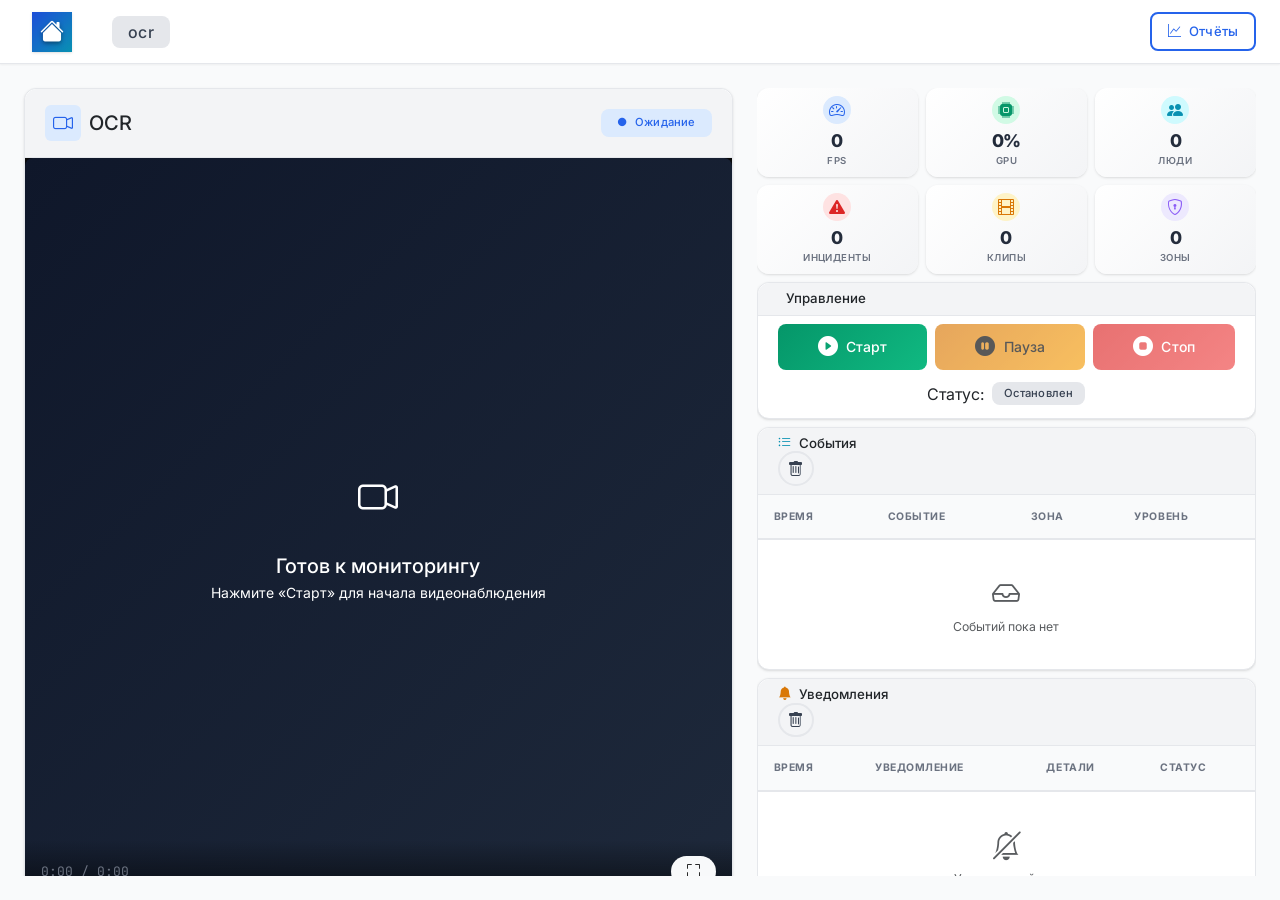
==== index.html @ 4b59a9e6 "UI: move scenario selector to navbar, show scenario name in video panel, move charts to top in repor" ====
<!DOCTYPE html>
<html lang="ru" data-theme="light">
<head>
    <meta charset="UTF-8">
    <meta name="viewport" content="width=device-width, initial-scale=1.0">
    <title>Boiler Safety Monitor — Web Demo</title>
    <link href="lib/bootstrap/css/bootstrap.min.css" rel="stylesheet">
    <link href="lib/bootstrap-icons/bootstrap-icons.css" rel="stylesheet">
    <link href="css/style.css" rel="stylesheet">
    <link rel="preconnect" href="https://fonts.googleapis.com">
    <link rel="preconnect" href="https://fonts.gstatic.com" crossorigin>
    <link href="https://fonts.googleapis.com/css2?family=Inter:wght@400;500;600;700;800&family=JetBrains+Mono:wght@400;500&display=swap" rel="stylesheet">
    <link rel="icon" href="data:image/svg+xml,<svg xmlns='http://www.w3.org/2000/svg' viewBox='0 0 100 100'><text y='.9em' font-size='90'>🛡️</text></svg>">
    <style>
        /* Layout fix: make main fill viewport minus navbar */
        main {
            min-height: calc(100vh - 64px);
        }
        .main-row {
            height: calc(100vh - 64px - 2rem); /* minus navbar and padding */
        }
        .video-card {
            height: 100%;
            display: flex;
            flex-direction: column;
        }
        .video-area {
            flex: 1;
            min-height: 0;
            display: flex;
            flex-direction: column;
        }
        .video-player-wrapper {
            flex: 1;
            min-height: 0;
            position: relative;
            background: #0a0a0a;
        }
        @media (max-width: 1199px) {
            .main-row {
                height: auto;
                min-height: calc(100vh - 64px - 2rem);
            }
            .video-card {
                max-height: 60vh;
            }
        }
        @media (max-width: 767px) {
            .main-row {
                height: auto;
            }
            .video-card {
                max-height: none;
            }
        }
    </style>
</head>
<body>
    <nav class="navbar navbar-expand-lg navbar-light sticky-top" style="height: 64px;">
        <div class="container-fluid px-4">
            <a href="https://vdt-vision.tilda.ws/" class="navbar-brand text-decoration-none d-flex align-items-center gap-2" target="_blank" rel="noopener" title="VDT Vision" style="padding: 0.25rem 0.5rem; border-radius: var(--radius); transition: background var(--transition);" onmouseover="this.style.background='var(--bg-tertiary)'" onmouseout="this.style.background='transparent'">
                <div class="rounded-lg d-flex align-items-center justify-content-center" style="width: 40px; height: 40px; background: linear-gradient(135deg, #1d4ed8, #0891b2); box-shadow: var(--shadow);">
                    <i class="bi bi-house-fill text-white fs-4" style="text-shadow: 0 2px 4px rgba(0,0,0,0.4);"></i>
                </div>
            </a>
            <div class="ms-3 d-flex align-items-center gap-3">
                <span class="badge bg-secondary px-3 py-2 fs-6" id="scenario-badge" role="button" data-bs-toggle="tooltip" title="Клик для выбора сценария" style="cursor: pointer;">OCR</span>
            </div>
            <div class="ms-auto d-flex align-items-center gap-3">
                <a href="reports.html" class="btn btn-outline-primary btn-sm d-none d-lg-inline-flex align-items-center gap-2" style="border-radius: var(--radius); padding: 0.5rem 1rem;">
                    <i class="bi bi-graph-up"></i> Отчёты
                </a>
            </div>
        </div>
    </nav>

    <main class="container-fluid px-4 py-4 d-flex flex-column">
        <div class="row g-4 main-row flex-grow-1 overflow-hidden">
            <!-- Video Panel -->
            <div class="col-xl-7">
                <div class="card video-card overflow-hidden animate-fade-in">
                    <div class="card-header d-flex flex-wrap justify-content-between align-items-center gap-2 flex-shrink-0">
                        <h5 class="mb-0 d-flex align-items-center gap-2">
                            <div class="rounded bg-primary-light p-2 d-flex align-items-center justify-content-center" style="width: 36px; height: 36px;">
                                <i class="bi bi-camera-video text-primary fs-5"></i>
                            </div>
                            <span id="scenario-title">OCR</span>
                        </h5>
                        <div class="d-flex align-items-center gap-2">
                            <span class="badge bg-primary px-3 py-2" id="video-status-badge">
                                <span class="animate-pulse me-1">●</span> Ожидание
                            </span>
                        </div>
                    </div>
                    <div class="video-area flex-shrink-0">
                        <div class="video-player-wrapper position-relative w-100" style="aspect-ratio: 16/9;">
                            <video id="video-player" playsinline muted preload="metadata" style="width:100%; height:100%; object-fit:contain; display:block;"></video>
                            <div id="video-placeholder" class="position-absolute top-0 start-0 w-100 h-100 d-flex flex-column align-items-center justify-content-center text-white" style="z-index:2; background: linear-gradient(135deg, #0f172a 0%, #1e293b 100%);">
                                <div class="rounded-circle bg-white/10 p-4 mb-3 d-flex align-items-center justify-content-center" style="width: 80px; height: 80px;">
                                    <i class="bi bi-camera-video fs-1 text-white/70"></i>
                                </div>
                                <h5 class="mb-1 text-white">Готов к мониторингу</h5>
                                <p class="text-white/50 mb-0 small">Нажмите «Старт» для начала видеонаблюдения</p>
                            </div>
                            <div class="position-absolute bottom-0 start-0 end-0 p-3 pointer-events-none" style="z-index: 10; background: linear-gradient(transparent, rgba(0,0,0,0.7));">
                                <div class="d-flex justify-content-between align-items-center pointer-events-auto">
                                    <div class="text-white/80 small" id="video-time">0:00 / 0:00</div>
                                    <div class="d-flex gap-2">
                                        <button class="btn btn-sm btn-light rounded-pill px-3" id="btn-fullscreen" title="Во весь экран" style="backdrop-filter: blur(4px);"><i class="bi bi-fullscreen"></i></button>
                                    </div>
                                </div>
                            </div>
                        </div>
                    </div>
                    <div class="card-footer bg-transparent border-top p-2 flex-shrink-0">
                        <div class="d-flex flex-wrap gap-2 align-items-center">
                            <input type="range" class="form-range flex-grow-1" id="video-seek" min="0" max="100" value="0" style="display:none; height: 6px;">
                        </div>
                    </div>
                </div>
            </div>

            <!-- Right Panel: Stats + Controls -->
            <div class="col-xl-5 d-flex flex-column">
                <div class="flex-grow-1 overflow-auto" style="min-height: 0;">
                    <!-- Stats Cards - Compact -->
                    <div class="row g-2 mb-2">
                        <div class="col-4">
                            <div class="card stat-card h-100 animate-slide-in" style="animation-delay: 50ms;">
                                <div class="card-body text-center py-2 px-1">
                                    <div class="rounded-circle bg-primary-light d-inline-flex align-items-center justify-content-center mb-1" style="width: 28px; height: 28px;">
                                        <i class="bi bi-speedometer2 text-primary fs-6"></i>
                                    </div>
                                    <div class="stat-value" id="stat-fps" style="font-size: 1.1rem;">0</div>
                                    <div class="stat-label" style="font-size: 0.6rem;">FPS</div>
                                </div>
                            </div>
                        </div>
                        <div class="col-4">
                            <div class="card stat-card h-100 animate-slide-in" style="animation-delay: 100ms;">
                                <div class="card-body text-center py-2 px-1">
                                    <div class="rounded-circle bg-success-light d-inline-flex align-items-center justify-content-center mb-1" style="width: 28px; height: 28px;">
                                        <i class="bi bi-cpu-fill text-success fs-6"></i>
                                    </div>
                                    <div class="stat-value" id="stat-gpu" style="font-size: 1.1rem;">0%</div>
                                    <div class="stat-label" style="font-size: 0.6rem;">GPU</div>
                                </div>
                            </div>
                        </div>
                        <div class="col-4">
                            <div class="card stat-card h-100 animate-slide-in" style="animation-delay: 150ms;">
                                <div class="card-body text-center py-2 px-1">
                                    <div class="rounded-circle bg-info-light d-inline-flex align-items-center justify-content-center mb-1" style="width: 28px; height: 28px;">
                                        <i class="bi bi-people-fill text-info fs-6"></i>
                                    </div>
                                    <div class="stat-value" id="stat-people" style="font-size: 1.1rem;">0</div>
                                    <div class="stat-label" style="font-size: 0.6rem;">Люди</div>
                                </div>
                            </div>
                        </div>
                        <div class="col-4">
                            <div class="card stat-card h-100 animate-slide-in" style="animation-delay: 200ms;">
                                <div class="card-body text-center py-2 px-1">
                                    <div class="rounded-circle bg-danger-light d-inline-flex align-items-center justify-content-center mb-1" style="width: 28px; height: 28px;">
                                        <i class="bi bi-exclamation-triangle-fill text-danger fs-6"></i>
                                    </div>
                                    <div class="stat-value" id="stat-incidents" style="font-size: 1.1rem;">0</div>
                                    <div class="stat-label" style="font-size: 0.6rem;">Инциденты</div>
                                </div>
                            </div>
                        </div>
                        <div class="col-4">
                            <div class="card stat-card h-100 animate-slide-in" style="animation-delay: 250ms;">
                                <div class="card-body text-center py-2 px-1">
                                    <div class="rounded-circle bg-warning-light d-inline-flex align-items-center justify-content-center mb-1" style="width: 28px; height: 28px;">
                                        <i class="bi bi-film text-warning fs-6"></i>
                                    </div>
                                    <div class="stat-value" id="stat-clips" style="font-size: 1.1rem;">0</div>
                                    <div class="stat-label" style="font-size: 0.6rem;">Клипы</div>
                                </div>
                            </div>
                        </div>
                        <div class="col-4">
                            <div class="card stat-card h-100 animate-slide-in" style="animation-delay: 300ms;">
                                <div class="card-body text-center py-2 px-1">
                                    <div class="rounded-circle bg-purple-light d-inline-flex align-items-center justify-content-center mb-1" style="width: 28px; height: 28px;">
                                        <i class="bi bi-shield-lock text-purple fs-6" style="--purple: #8b5cf6;"></i>
                                    </div>
                                    <div class="stat-value" id="stat-zones" style="font-size: 1.1rem;">0</div>
                                    <div class="stat-label" style="font-size: 0.6rem;">Зоны</div>
                                </div>
                            </div>
                        </div>
                    </div>

                    <!-- Control Buttons -->
                    <div class="card mb-2 animate-fade-in" style="animation-delay: 100ms;">
                        <div class="card-header py-2">
                            <h6 class="mb-0 d-flex align-items-center gap-2 small">
                                <i class="bi bi-control text-primary"></i> Управление
                            </h6>
                        </div>
                        <div class="card-body py-2">
                            <div class="d-grid gap-2 d-md-flex">
                                <button class="btn btn-success flex-fill d-flex align-items-center justify-content-center gap-2" id="btn-start" style="padding: 0.5rem 1rem;">
                                    <i class="bi bi-play-circle-fill fs-5"></i> <span class="small">Старт</span>
                                </button>
                                <button class="btn btn-warning flex-fill d-flex align-items-center justify-content-center gap-2" id="btn-pause-monitoring" disabled style="padding: 0.5rem 1rem;">
                                    <i class="bi bi-pause-circle-fill fs-5"></i> <span class="small">Пауза</span>
                                </button>
                                <button class="btn btn-danger flex-fill d-flex align-items-center justify-content-center gap-2" id="btn-stop-monitoring" disabled style="padding: 0.5rem 1rem;">
                                    <i class="bi bi-stop-circle-fill fs-5"></i> <span class="small">Стоп</span>
                                </button>
                            </div>
                            <div class="mt-2 text-center">
                                <div class="d-inline-flex align-items-center gap-2 px-3 py-1 rounded-pill bg-tertiary" id="monitoring-status">
                                    <span class="rounded-circle" id="status-dot" style="width: 6px; height: 6px; background: var(--gray-400);"></span>
                                    <span class="small fw-medium" id="status-text">Остановлен</span>
                                </div>
                            </div>
                        </div>
                    </div>

                    <!-- Events Table -->
                    <div class="card mb-2 animate-fade-in flex-grow-1" style="animation-delay: 150ms; min-height: 0;">
                        <div class="card-header py-2">
                            <h6 class="mb-0 d-flex align-items-center gap-2 small">
                                <i class="bi bi-list-ul text-info"></i> События
                            </h6>
                            <button class="btn btn-sm btn-outline-secondary rounded-pill" id="btn-clear-events" title="Очистить" style="padding: 0.2rem 0.5rem;">
                                <i class="bi bi-trash fs-6"></i>
                            </button>
                        </div>
                        <div class="card-body p-0" style="flex: 1; min-height: 0; overflow-y: auto; display: flex; flex-direction: column;">
                            <table class="table table-sm table-hover mb-0" id="events-table" style="flex-shrink: 0;">
                                <thead class="sticky-top">
                                    <tr><th class="small">Время</th><th class="small">Событие</th><th class="small">Зона</th><th class="small">Уровень</th></tr>
                                </thead>
                                <tbody></tbody>
                            </table>
                            <div class="p-3 text-center flex-grow-1 d-flex flex-column align-items-center justify-content-center" id="events-empty">
                                <i class="bi bi-inbox fs-3 text-muted mb-1 d-block"></i>
                                <span class="text-muted small">Событий пока нет</span>
                            </div>
                        </div>
                    </div>

                    <!-- Alerts Table -->
                    <div class="card animate-fade-in flex-grow-1" style="animation-delay: 200ms; min-height: 0;">
                        <div class="card-header py-2">
                            <h6 class="mb-0 d-flex align-items-center gap-2 small">
                                <i class="bi bi-bell-fill text-warning"></i> Уведомления
                            </h6>
                            <button class="btn btn-sm btn-outline-secondary rounded-pill" id="btn-clear-alerts" title="Очистить" style="padding: 0.2rem 0.5rem;">
                                <i class="bi bi-trash fs-6"></i>
                            </button>
                        </div>
                        <div class="card-body p-0" style="flex: 1; min-height: 0; overflow-y: auto; display: flex; flex-direction: column;">
                            <table class="table table-sm table-hover mb-0" id="alerts-table" style="flex-shrink: 0;">
                                <thead class="sticky-top">
                                    <tr><th class="small">Время</th><th class="small">Уведомление</th><th class="small">Детали</th><th class="small">Статус</th></tr>
                                </thead>
                                <tbody></tbody>
                            </table>
                            <div class="p-3 text-center flex-grow-1 d-flex flex-column align-items-center justify-content-center" id="alerts-empty">
                                <i class="bi bi-bell-slash fs-3 text-muted mb-1 d-block"></i>
                                <span class="text-muted small">Уведомлений нет</span>
                            </div>
                        </div>
                    </div>
                </div>
            </div>
        </div>
    </main>

    <!-- Scenario Config Modal -->
    <div class="modal fade" id="scenarioModal" tabindex="-1" aria-hidden="true">
        <div class="modal-dialog modal-dialog-centered">
            <div class="modal-content">
                <div class="modal-header border-0 pb-0">
                    <h5 class="modal-title fw-bold d-flex align-items-center gap-2">
                        <i class="bi bi-diagram-3 text-primary"></i> Выбор сценария
                    </h5>
                    <button type="button" class="btn-close" data-bs-dismiss="modal" aria-label="Close"></button>
                </div>
                <div class="modal-body pt-0">
                    <div class="mb-4">
                        <label class="form-label fw-medium">Сценарий мониторинга</label>
                        <select class="form-select" id="modal-scenario-select" style="padding: 0.75rem 1rem;">
                            <option value="ocr" data-icon="bi-scanner">OCR — Распознавание текста</option>
                            <option value="diameter" data-icon="bi-rulers">Diameter — Измерение диаметра</option>
                        </select>
                    </div>
                    <div class="form-check mb-3">
                        <input class="form-check-input" type="checkbox" id="auto-load-video" checked>
                        <label class="form-check-label fw-medium" for="auto-load-video">
                            <i class="bi bi-check-circle-fill text-success me-1"></i> Автоматически загружать видео сценария
                        </label>
                    </div>
                </div>
                <div class="modal-footer border-0 pt-0">
                    <button type="button" class="btn btn-outline-secondary rounded-pill px-4" data-bs-dismiss="modal">Отмена</button>
                    <button type="button" class="btn btn-primary rounded-pill px-4" id="btn-apply-scenario">
                        <i class="bi bi-check-lg me-1"></i> Применить
                    </button>
                </div>
            </div>
        </div>
    </div>

    <script src="lib/bootstrap/js/bootstrap.bundle.min.js"></script>
    <script src="js/scenarios.js"></script>
    <script src="js/app.js"></script>
</body>
</html>
---- css/style.css ----
:root {
    --primary: #2563eb;
    --primary-hover: #1d4ed8;
    --primary-light: #dbeafe;
    --success: #059669;
    --success-light: #d1fae5;
    --danger: #dc2626;
    --danger-light: #fee2e2;
    --warning: #d97706;
    --warning-light: #fef3c7;
    --info: #0891b2;
    --info-light: #cffafe;
    --purple: #8b5cf6;
    --purple-light: #ede9fe;
    --dark: #111827;
    --gray-50: #f9fafb;
    --gray-100: #f3f4f6;
    --gray-200: #e5e7eb;
    --gray-300: #d1d5db;
    --gray-400: #9ca3af;
    --gray-500: #6b7280;
    --gray-600: #4b5563;
    --gray-700: #374151;
    --gray-800: #1f2937;
    --gray-900: #111827;
    --shadow-sm: 0 1px 2px 0 rgb(0 0 0 / 0.05);
    --shadow: 0 1px 3px 0 rgb(0 0 0 / 0.1), 0 1px 2px -1px rgb(0 0 0 / 0.1);
    --shadow-md: 0 4px 6px -1px rgb(0 0 0 / 0.1), 0 2px 4px -2px rgb(0 0 0 / 0.1);
    --shadow-lg: 0 10px 15px -3px rgb(0 0 0 / 0.1), 0 4px 6px -4px rgb(0 0 0 / 0.1);
    --shadow-xl: 0 20px 25px -5px rgb(0 0 0 / 0.1), 0 8px 10px -6px rgb(0 0 0 / 0.1);
    --radius-sm: 0.375rem;
    --radius: 0.5rem;
    --radius-lg: 0.75rem;
    --radius-xl: 1rem;
    --transition: 150ms cubic-bezier(0.4, 0, 0.2, 1);
    --transition-slow: 300ms cubic-bezier(0.4, 0, 0.2, 1);
}

[data-theme="dark"] {
    --bg-primary: #111827;
    --bg-secondary: #1f2937;
    --bg-tertiary: #374151;
    --text-primary: #f9fafb;
    --text-secondary: #d1d5db;
    --text-muted: #9ca3af;
    --border-color: #374151;
    --card-bg: #1f2937;
    --table-header-bg: #374151;
    --shadow-color: rgba(0, 0, 0, 0.3);
}

:root:not([data-theme="dark"]) {
    --bg-primary: #f9fafb;
    --bg-secondary: #ffffff;
    --bg-tertiary: #f3f4f6;
    --text-primary: #111827;
    --text-secondary: #374151;
    --text-muted: #6b7280;
    --border-color: #e5e7eb;
    --card-bg: #ffffff;
    --table-header-bg: #f9fafb;
    --shadow-color: rgba(0, 0, 0, 0.1);
}

* {
    box-sizing: border-box;
}

body {
    background-color: var(--bg-primary);
    color: var(--text-primary);
    font-family: 'Inter', -apple-system, BlinkMacSystemFont, 'Segoe UI', Roboto, sans-serif;
    line-height: 1.5;
    transition: background-color var(--transition), color var(--transition);
}

/* Navbar */
.navbar {
    background: var(--bg-secondary) !important;
    border-bottom: 1px solid var(--border-color);
    backdrop-filter: blur(8px);
    box-shadow: var(--shadow-sm);
}

.navbar-brand {
    font-weight: 700;
    font-size: 1.25rem;
    letter-spacing: -0.02em;
}

.navbar-brand i {
    font-size: 1.5rem;
}

.nav-link, .btn-outline-light {
    transition: all var(--transition);
    border-radius: var(--radius);
}

.nav-link:hover, .btn-outline-light:hover {
    background: var(--bg-tertiary);
    transform: translateY(-1px);
}

/* Cards */
.card {
    background: var(--card-bg);
    border: 1px solid var(--border-color);
    border-radius: var(--radius-lg);
    box-shadow: var(--shadow);
    transition: box-shadow var(--transition), transform var(--transition), border-color var(--transition);
}

.card:hover {
    box-shadow: var(--shadow-md);
}

.card-header {
    background: var(--bg-tertiary);
    border-bottom: 1px solid var(--border-color);
    border-radius: var(--radius-lg) var(--radius-lg) 0 0 !important;
    padding: 1rem 1.25rem;
    font-weight: 600;
    font-size: 0.95rem;
}

.card-body {
    padding: 1.25rem;
}

.card-footer {
    background: var(--bg-tertiary);
    border-top: 1px solid var(--border-color);
    border-radius: 0 0 var(--radius-lg) var(--radius-lg);
}

/* Stat Cards */
.stat-card {
    border: none;
    background: linear-gradient(135deg, var(--card-bg) 0%, var(--bg-tertiary) 100%);
    border-radius: var(--radius-lg);
    box-shadow: var(--shadow);
    overflow: hidden;
    position: relative;
}

.stat-card::before {
    content: '';
    position: absolute;
    top: 0;
    left: 0;
    right: 0;
    height: 3px;
    background: linear-gradient(90deg, var(--primary), var(--info));
    opacity: 0;
    transition: opacity var(--transition);
}

.stat-card:hover {
    transform: translateY(-4px);
    box-shadow: var(--shadow-xl);
}

.stat-card:hover::before {
    opacity: 1;
}

.stat-value {
    font-size: 2rem;
    font-weight: 800;
    letter-spacing: -0.02em;
    background: linear-gradient(135deg, var(--text-primary), var(--text-secondary));
    -webkit-background-clip: text;
    -webkit-text-fill-color: transparent;
    background-clip: text;
}

.stat-label {
    font-size: 0.7rem;
    text-transform: uppercase;
    letter-spacing: 0.05em;
    color: var(--text-muted);
    font-weight: 600;
}

/* Video Player */
#video-player {
    width: 100%;
    height: 100%;
    object-fit: contain;
    display: block;
    background: #000;
    border-radius: var(--radius);
}

#video-placeholder {
    background: linear-gradient(135deg, #111827 0%, #1f2937 100%);
    border-radius: var(--radius);
}

#video-placeholder i {
    transition: transform var(--transition-slow);
}

#video-placeholder:hover i {
    transform: scale(1.1);
}

#video-seek {
    accent-color: var(--primary);
    height: 6px;
    border-radius: 3px;
}

#video-seek::-webkit-slider-thumb {
    appearance: none;
    width: 16px;
    height: 16px;
    background: var(--primary);
    border-radius: 50%;
    cursor: pointer;
    box-shadow: var(--shadow);
    transition: transform var(--transition), box-shadow var(--transition);
}

#video-seek::-webkit-slider-thumb:hover {
    transform: scale(1.2);
    box-shadow: var(--shadow-md);
}

/* Buttons */
.btn {
    border-radius: var(--radius);
    font-weight: 500;
    letter-spacing: 0.01em;
    transition: all var(--transition);
    border: none;
    position: relative;
    overflow: hidden;
}

.btn::before {
    content: '';
    position: absolute;
    top: 0;
    left: -100%;
    width: 100%;
    height: 100%;
    background: linear-gradient(90deg, transparent, rgba(255,255,255,0.2), transparent);
    transition: left 0.5s;
}

.btn:hover::before {
    left: 100%;
}

.btn:hover {
    transform: translateY(-2px);
    box-shadow: var(--shadow-md);
}

.btn:active {
    transform: translateY(0);
}

.btn-lg {
    padding: 0.875rem 1.5rem;
    font-size: 1rem;
}

.btn-sm {
    padding: 0.375rem 0.875rem;
    font-size: 0.8125rem;
}

.btn-primary {
    background: linear-gradient(135deg, var(--primary) 0%, #3b82f6 100%);
}

.btn-success {
    background: linear-gradient(135deg, var(--success) 0%, #10b981 100%);
}

.btn-danger {
    background: linear-gradient(135deg, var(--danger) 0%, #ef4444 100%);
}

.btn-warning {
    background: linear-gradient(135deg, var(--warning) 0%, #f59e0b 100%);
    color: #fff;
}

.btn-outline-primary {
    border: 2px solid var(--primary);
    color: var(--primary);
    background: transparent;
}

.btn-outline-primary:hover {
    background: var(--primary);
    color: white;
}

.btn-outline-secondary {
    border: 2px solid var(--border-color);
    color: var(--text-secondary);
    background: transparent;
}

.btn-outline-secondary:hover {
    border-color: var(--text-muted);
    background: var(--bg-tertiary);
    color: var(--text-primary);
}

.btn-group-sm .btn {
    padding: 0.375rem 0.75rem;
}

/* Badges */
.badge {
    font-weight: 500;
    padding: 0.375rem 0.75rem;
    border-radius: var(--radius);
    font-size: 0.7rem;
    letter-spacing: 0.02em;
}

.severity-badge {
    font-size: 0.65rem;
    padding: 0.25rem 0.625rem;
}

.severity-danger { background: var(--danger-light); color: var(--danger); }
.severity-warning { background: var(--warning-light); color: var(--warning); }
.severity-info { background: var(--info-light); color: var(--info); }
.severity-success { background: var(--success-light); color: var(--success); }

.bg-primary-light { background: var(--primary-light) !important; }
.bg-success-light { background: var(--success-light) !important; }
.bg-danger-light { background: var(--danger-light) !important; }
.bg-warning-light { background: var(--warning-light) !important; }
.bg-info-light { background: var(--info-light) !important; }
.bg-purple-light { background: var(--purple-light) !important; }

.text-purple { color: var(--purple) !important; }
.text-primary { color: var(--primary) !important; }
.text-success { color: var(--success) !important; }
.text-danger { color: var(--danger) !important; }
.text-warning { color: var(--warning) !important; }
.text-info { color: var(--info) !important; }

.badge.bg-primary { background: var(--primary-light) !important; color: var(--primary) !important; }
.badge.bg-secondary { background: var(--gray-200) !important; color: var(--gray-700) !important; }
[data-theme="dark"] .badge.bg-secondary { background: var(--gray-700) !important; color: var(--gray-200) !important; }
[data-theme="dark"] .bg-primary-light { background: var(--primary) !important; }
[data-theme="dark"] .bg-success-light { background: var(--success) !important; }
[data-theme="dark"] .bg-danger-light { background: var(--danger) !important; }
[data-theme="dark"] .bg-warning-light { background: var(--warning) !important; }
[data-theme="dark"] .bg-info-light { background: var(--info) !important; }
[data-theme="dark"] .bg-purple-light { background: var(--purple) !important; }

/* Tables */
.table {
    margin-bottom: 0;
}

.table th {
    font-size: 0.65rem;
    text-transform: uppercase;
    letter-spacing: 0.05em;
    color: var(--text-muted);
    font-weight: 700;
    background: var(--table-header-bg);
    border-bottom: 2px solid var(--border-color);
    padding: 0.875rem 1rem;
    white-space: nowrap;
}

.table td {
    font-size: 0.8125rem;
    vertical-align: middle;
    padding: 0.875rem 1rem;
    border-bottom: 1px solid var(--border-color);
    color: var(--text-secondary);
}

.table tbody tr {
    transition: background-color var(--transition);
}

.table tbody tr:hover {
    background: var(--bg-tertiary);
}

.table-striped > tbody > tr:nth-of-type(odd) {
    background: var(--bg-tertiary);
}

.table-hover > tbody > tr:hover {
    background: var(--primary-light) !important;
}

[data-theme="dark"] .table-hover > tbody > tr:hover {
    background: rgba(37, 99, 235, 0.15) !important;
}

/* Timeline */
.timeline-item {
    position: relative;
    padding-left: 1.5rem;
    border-left: 2px solid var(--border-color);
    margin-bottom: 1rem;
    padding-bottom: 0.5rem;
}

.timeline-item::before {
    content: '';
    position: absolute;
    left: -6px;
    top: 0.25rem;
    width: 10px;
    height: 10px;
    border-radius: 50%;
    background: var(--primary);
    border: 2px solid var(--card-bg);
    box-shadow: 0 0 0 2px var(--border-color);
}

.timeline-item.warning::before { background: var(--warning); }
.timeline-item.danger::before { background: var(--danger); }
.timeline-item.info::before { background: var(--info); }
.timeline-item.success::before { background: var(--success); }

/* New row animation */
#events-table tbody tr.new-row,
#alerts-table tbody tr.new-row {
    animation: highlightRow 0.6s ease-out;
}

@keyframes highlightRow {
    0% { background: var(--warning-light); }
    100% { background: transparent; }
}

[data-theme="dark"] #events-table tbody tr.new-row,
[data-theme="dark"] #alerts-table tbody tr.new-row {
    0% { background: rgba(217, 119, 6, 0.2); }
}

/* Forms */
.form-select, .form-control, .form-check-input {
    border: 1px solid var(--border-color);
    background: var(--card-bg);
    color: var(--text-primary);
    border-radius: var(--radius);
    transition: all var(--transition);
}

.form-select:focus, .form-control:focus {
    border-color: var(--primary);
    box-shadow: 0 0 0 3px var(--primary-light);
    background: var(--card-bg);
    color: var(--text-primary);
}

.form-check-input:checked {
    background-color: var(--primary);
    border-color: var(--primary);
}

.form-check-input:focus {
    box-shadow: 0 0 0 3px var(--primary-light);
}

.form-label {
    font-weight: 500;
    color: var(--text-secondary);
    margin-bottom: 0.5rem;
    font-size: 0.8125rem;
}

/* Modals */
.modal-content {
    background: var(--card-bg);
    border: 1px solid var(--border-color);
    border-radius: var(--radius-xl);
    box-shadow: var(--shadow-xl);
}

.modal-header, .modal-footer {
    border-color: var(--border-color);
}

.modal-title {
    font-weight: 600;
}

/* Scrollbars */
::-webkit-scrollbar {
    width: 8px;
    height: 8px;
}

::-webkit-scrollbar-track {
    background: var(--bg-tertiary);
    border-radius: 4px;
}

::-webkit-scrollbar-thumb {
    background: var(--gray-400);
    border-radius: 4px;
    transition: background var(--transition);
}

::-webkit-scrollbar-thumb:hover {
    background: var(--gray-500);
}

/* Animations */
@keyframes fadeIn {
    from { opacity: 0; transform: translateY(10px); }
    to { opacity: 1; transform: translateY(0); }
}

@keyframes slideIn {
    from { opacity: 0; transform: translateX(-20px); }
    to { opacity: 1; transform: translateX(0); }
}

@keyframes pulse {
    0%, 100% { opacity: 1; }
    50% { opacity: 0.5; }
}

.animate-fade-in {
    animation: fadeIn var(--transition-slow) ease-out;
}

.animate-slide-in {
    animation: slideIn var(--transition-slow) ease-out;
}

.animate-pulse {
    animation: pulse 2s infinite;
}

/* Empty states */
#events-empty, #alerts-empty {
    color: var(--text-muted);
    font-size: 0.875rem;
    padding: 2rem !important;
}

/* Video time display */
#video-time {
    font-variant-numeric: tabular-nums;
    font-family: 'JetBrains Mono', 'Fira Code', monospace;
    font-size: 0.8125rem;
    color: var(--text-muted);
}

/* Scenario badge in card header */
#scenario-badge {
    cursor: pointer;
    transition: all var(--transition);
    font-size: 0.7rem;
    padding: 0.375rem 0.75rem;
}

#scenario-badge:hover {
    background: var(--primary-light) !important;
    color: var(--primary) !important;
    transform: scale(1.05);
}

/* Progress bars */
.progress {
    height: 6px;
    border-radius: 3px;
    background: var(--bg-tertiary);
    overflow: hidden;
}

.progress-bar {
    border-radius: 3px;
    transition: width 0.6s cubic-bezier(0.4, 0, 0.2, 1);
}

/* Tooltips */
.tooltip-inner {
    background: var(--gray-800);
    border-radius: var(--radius);
    padding: 0.5rem 0.75rem;
    font-size: 0.75rem;
}

.bs-tooltip-auto[data-popper-placement^=top] .tooltip-arrow::before {
    border-top-color: var(--gray-800);
}

/* Loading skeleton */
.skeleton {
    background: linear-gradient(90deg, var(--bg-tertiary) 25%, var(--border-color) 50%, var(--bg-tertiary) 75%);
    background-size: 200% 100%;
    animation: shimmer 1.5s infinite;
    border-radius: var(--radius);
}

@keyframes shimmer {
    0% { background-position: 200% 0; }
    100% { background-position: -200% 0; }
}

/* Responsive */
@media (max-width: 768px) {
    .stat-value { font-size: 1.5rem; }
    .btn-lg { padding: 0.75rem 1.25rem; font-size: 0.9375rem; }
    #video-placeholder p { font-size: 0.9rem; }
    .card-header { padding: 0.875rem 1rem; }
    .card-body { padding: 1rem; }
    .table th, .table td { padding: 0.625rem 0.75rem; font-size: 0.75rem; }
    .navbar-brand { font-size: 1.1rem; }
}

/* Print styles */
@media print {
    .navbar, .btn, .btn-group, .modal, .card-header .btn-group { display: none !important; }
    .card { box-shadow: none; border: 1px solid #ddd; }
    .table { font-size: 0.7rem; }
    body { background: white; color: black; }
}

/* Focus visible for accessibility */
*:focus-visible {
    outline: 2px solid var(--primary);
    outline-offset: 2px;
}

/* Reduced motion */
@media (prefers-reduced-motion: reduce) {
    *, *::before, *::after {
        animation-duration: 0.01ms !important;
        animation-iteration-count: 1 !important;
        transition-duration: 0.01ms !important;
    }
}
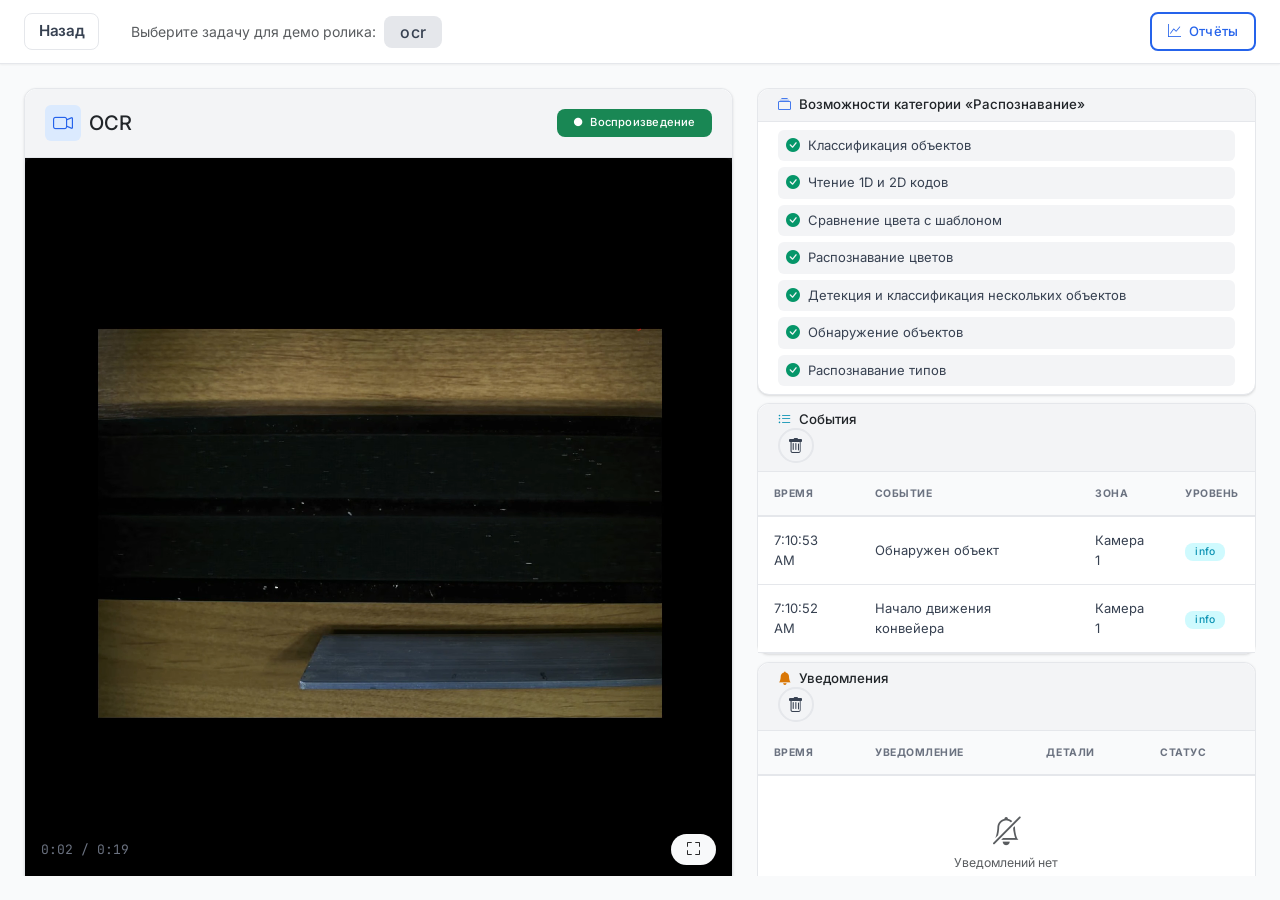
==== commit a18be714: "Replace stats and controls with category tools block and autoplay video" ====
--- a/index.html
+++ b/index.html
@@ -58,12 +58,9 @@
 <body>
     <nav class="navbar navbar-expand-lg navbar-light sticky-top" style="height: 64px;">
         <div class="container-fluid px-4">
-            <a href="https://vdt-vision.tilda.ws/" class="navbar-brand text-decoration-none d-flex align-items-center gap-2" target="_blank" rel="noopener" title="VDT Vision" style="padding: 0.25rem 0.5rem; border-radius: var(--radius); transition: background var(--transition);" onmouseover="this.style.background='var(--bg-tertiary)'" onmouseout="this.style.background='transparent'">
-                <div class="rounded-lg d-flex align-items-center justify-content-center" style="width: 40px; height: 40px; background: linear-gradient(135deg, #1d4ed8, #0891b2); box-shadow: var(--shadow);">
-                    <i class="bi bi-house-fill text-white fs-4" style="text-shadow: 0 2px 4px rgba(0,0,0,0.4);"></i>
-                </div>
-            </a>
-            <div class="ms-3 d-flex align-items-center gap-3">
+            <a href="https://vdt-vision.tilda.ws/" class="navbar-brand text-decoration-none d-flex align-items-center" target="_blank" rel="noopener" title="Назад" style="padding: 0.375rem 0.875rem; border-radius: var(--radius); border: 1px solid var(--border-color); color: var(--text-secondary); font-size: 0.95rem; font-weight: 600; transition: all var(--transition);" onmouseover="this.style.background='var(--bg-tertiary)'" onmouseout="this.style.background='transparent'">Назад</a>
+            <div class="ms-3 d-flex align-items-center gap-2">
+                <span class="text-muted small d-none d-md-inline">Выберите задачу для демо ролика:</span>
                 <span class="badge bg-secondary px-3 py-2 fs-6" id="scenario-badge" role="button" data-bs-toggle="tooltip" title="Клик для выбора сценария" style="cursor: pointer;">OCR</span>
             </div>
             <div class="ms-auto d-flex align-items-center gap-3">
@@ -100,7 +97,7 @@
                                     <i class="bi bi-camera-video fs-1 text-white/70"></i>
                                 </div>
                                 <h5 class="mb-1 text-white">Готов к мониторингу</h5>
-                                <p class="text-white/50 mb-0 small">Нажмите «Старт» для начала видеонаблюдения</p>
+                                <p class="text-white/50 mb-0 small">Выберите задачу — ролик запустится автоматически</p>
                             </div>
                             <div class="position-absolute bottom-0 start-0 end-0 p-3 pointer-events-none" style="z-index: 10; background: linear-gradient(transparent, rgba(0,0,0,0.7));">
                                 <div class="d-flex justify-content-between align-items-center pointer-events-auto">
@@ -123,106 +120,21 @@
             <!-- Right Panel: Stats + Controls -->
             <div class="col-xl-5 d-flex flex-column">
                 <div class="flex-grow-1 overflow-auto" style="min-height: 0;">
-                    <!-- Stats Cards - Compact -->
-                    <div class="row g-2 mb-2">
-                        <div class="col-4">
-                            <div class="card stat-card h-100 animate-slide-in" style="animation-delay: 50ms;">
-                                <div class="card-body text-center py-2 px-1">
-                                    <div class="rounded-circle bg-primary-light d-inline-flex align-items-center justify-content-center mb-1" style="width: 28px; height: 28px;">
-                                        <i class="bi bi-speedometer2 text-primary fs-6"></i>
-                                    </div>
-                                    <div class="stat-value" id="stat-fps" style="font-size: 1.1rem;">0</div>
-                                    <div class="stat-label" style="font-size: 0.6rem;">FPS</div>
-                                </div>
-                            </div>
-                        </div>
-                        <div class="col-4">
-                            <div class="card stat-card h-100 animate-slide-in" style="animation-delay: 100ms;">
-                                <div class="card-body text-center py-2 px-1">
-                                    <div class="rounded-circle bg-success-light d-inline-flex align-items-center justify-content-center mb-1" style="width: 28px; height: 28px;">
-                                        <i class="bi bi-cpu-fill text-success fs-6"></i>
-                                    </div>
-                                    <div class="stat-value" id="stat-gpu" style="font-size: 1.1rem;">0%</div>
-                                    <div class="stat-label" style="font-size: 0.6rem;">GPU</div>
-                                </div>
-                            </div>
-                        </div>
-                        <div class="col-4">
-                            <div class="card stat-card h-100 animate-slide-in" style="animation-delay: 150ms;">
-                                <div class="card-body text-center py-2 px-1">
-                                    <div class="rounded-circle bg-info-light d-inline-flex align-items-center justify-content-center mb-1" style="width: 28px; height: 28px;">
-                                        <i class="bi bi-people-fill text-info fs-6"></i>
-                                    </div>
-                                    <div class="stat-value" id="stat-people" style="font-size: 1.1rem;">0</div>
-                                    <div class="stat-label" style="font-size: 0.6rem;">Люди</div>
-                                </div>
-                            </div>
-                        </div>
-                        <div class="col-4">
-                            <div class="card stat-card h-100 animate-slide-in" style="animation-delay: 200ms;">
-                                <div class="card-body text-center py-2 px-1">
-                                    <div class="rounded-circle bg-danger-light d-inline-flex align-items-center justify-content-center mb-1" style="width: 28px; height: 28px;">
-                                        <i class="bi bi-exclamation-triangle-fill text-danger fs-6"></i>
-                                    </div>
-                                    <div class="stat-value" id="stat-incidents" style="font-size: 1.1rem;">0</div>
-                                    <div class="stat-label" style="font-size: 0.6rem;">Инциденты</div>
-                                </div>
-                            </div>
-                        </div>
-                        <div class="col-4">
-                            <div class="card stat-card h-100 animate-slide-in" style="animation-delay: 250ms;">
-                                <div class="card-body text-center py-2 px-1">
-                                    <div class="rounded-circle bg-warning-light d-inline-flex align-items-center justify-content-center mb-1" style="width: 28px; height: 28px;">
-                                        <i class="bi bi-film text-warning fs-6"></i>
-                                    </div>
-                                    <div class="stat-value" id="stat-clips" style="font-size: 1.1rem;">0</div>
-                                    <div class="stat-label" style="font-size: 0.6rem;">Клипы</div>
-                                </div>
-                            </div>
-                        </div>
-                        <div class="col-4">
-                            <div class="card stat-card h-100 animate-slide-in" style="animation-delay: 300ms;">
-                                <div class="card-body text-center py-2 px-1">
-                                    <div class="rounded-circle bg-purple-light d-inline-flex align-items-center justify-content-center mb-1" style="width: 28px; height: 28px;">
-                                        <i class="bi bi-shield-lock text-purple fs-6" style="--purple: #8b5cf6;"></i>
-                                    </div>
-                                    <div class="stat-value" id="stat-zones" style="font-size: 1.1rem;">0</div>
-                                    <div class="stat-label" style="font-size: 0.6rem;">Зоны</div>
-                                </div>
-                            </div>
-                        </div>
-                    </div>
-
-                    <!-- Control Buttons -->
-                    <div class="card mb-2 animate-fade-in" style="animation-delay: 100ms;">
+                    <!-- Category Tools -->
+                    <div class="card mb-2 animate-fade-in" style="animation-delay: 50ms;">
                         <div class="card-header py-2">
                             <h6 class="mb-0 d-flex align-items-center gap-2 small">
-                                <i class="bi bi-control text-primary"></i> Управление
+                                <i class="bi bi-collection text-primary"></i>
+                                <span id="category-title">Возможности категории</span>
                             </h6>
                         </div>
                         <div class="card-body py-2">
-                            <div class="d-grid gap-2 d-md-flex">
-                                <button class="btn btn-success flex-fill d-flex align-items-center justify-content-center gap-2" id="btn-start" style="padding: 0.5rem 1rem;">
-                                    <i class="bi bi-play-circle-fill fs-5"></i> <span class="small">Старт</span>
-                                </button>
-                                <button class="btn btn-warning flex-fill d-flex align-items-center justify-content-center gap-2" id="btn-pause-monitoring" disabled style="padding: 0.5rem 1rem;">
-                                    <i class="bi bi-pause-circle-fill fs-5"></i> <span class="small">Пауза</span>
-                                </button>
-                                <button class="btn btn-danger flex-fill d-flex align-items-center justify-content-center gap-2" id="btn-stop-monitoring" disabled style="padding: 0.5rem 1rem;">
-                                    <i class="bi bi-stop-circle-fill fs-5"></i> <span class="small">Стоп</span>
-                                </button>
-                            </div>
-                            <div class="mt-2 text-center">
-                                <div class="d-inline-flex align-items-center gap-2 px-3 py-1 rounded-pill bg-tertiary" id="monitoring-status">
-                                    <span class="rounded-circle" id="status-dot" style="width: 6px; height: 6px; background: var(--gray-400);"></span>
-                                    <span class="small fw-medium" id="status-text">Остановлен</span>
-                                </div>
-                            </div>
+                            <ul class="category-tools-list mb-0" id="category-tools"></ul>
                         </div>
                     </div>
 
                     <!-- Events Table -->
-                    <div class="card mb-2 animate-fade-in flex-grow-1" style="animation-delay: 150ms; min-height: 0;">
+                    <div class="card mb-2 animate-fade-in flex-grow-1" style="animation-delay: 100ms; min-height: 0;">
                         <div class="card-header py-2">
                             <h6 class="mb-0 d-flex align-items-center gap-2 small">
                                 <i class="bi bi-list-ul text-info"></i> События
@@ -289,6 +201,7 @@
                         <select class="form-select" id="modal-scenario-select" style="padding: 0.75rem 1rem;">
                             <option value="ocr" data-icon="bi-scanner">OCR — Распознавание текста</option>
                             <option value="diameter" data-icon="bi-rulers">Diameter — Измерение диаметра</option>
+                            <option value="registered" data-icon="bi-123">Registered — Подсчёт объектов</option>
                         </select>
                     </div>
                     <div class="form-check mb-3">
--- a/css/style.css
+++ b/css/style.css
@@ -552,6 +552,56 @@
     padding: 2rem !important;
 }
 
+/* Hidden as soon as the first row is rendered */
+.empty-hidden {
+    display: none !important;
+}
+
+/* Category tools list ("Возможности категории") */
+.category-tools-list {
+    list-style: none;
+    margin: 0;
+    padding: 0;
+    display: flex;
+    flex-direction: column;
+    gap: 0.375rem;
+}
+
+.category-tools-list li {
+    display: flex;
+    align-items: flex-start;
+    gap: 0.5rem;
+    font-size: 0.8125rem;
+    color: var(--text-secondary);
+    padding: 0.375rem 0.5rem;
+    border-radius: var(--radius-sm);
+    background: var(--bg-tertiary);
+    transition: background var(--transition), transform var(--transition);
+}
+
+.category-tools-list li:hover {
+    background: var(--primary-light);
+    transform: translateX(2px);
+}
+
+.category-tools-list li i {
+    color: var(--success);
+    font-size: 0.875rem;
+    line-height: 1.35;
+    flex-shrink: 0;
+}
+
+.category-tools-list li.category-tools-empty {
+    background: transparent;
+    color: var(--text-muted);
+    font-style: italic;
+}
+
+.category-tools-list li.category-tools-empty:hover {
+    background: transparent;
+    transform: none;
+}
+
 /* Video time display */
 #video-time {
     font-variant-numeric: tabular-nums;
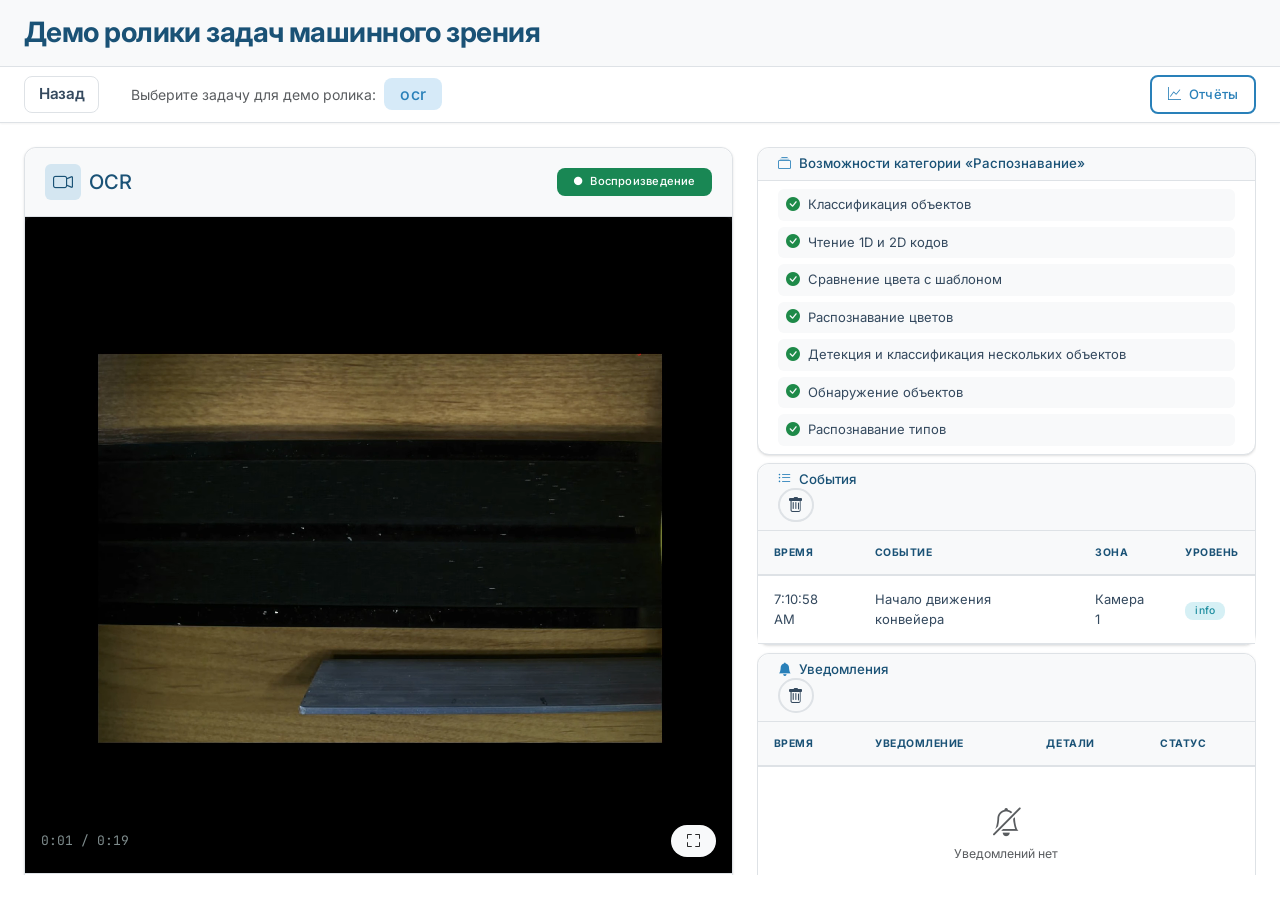
==== commit 9e47b004: "Apply VDT color palette + add page header; add Registered scenario to reports" ====
--- a/index.html
+++ b/index.html
@@ -12,12 +12,12 @@
     <link href="https://fonts.googleapis.com/css2?family=Inter:wght@400;500;600;700;800&family=JetBrains+Mono:wght@400;500&display=swap" rel="stylesheet">
     <link rel="icon" href="data:image/svg+xml,<svg xmlns='http://www.w3.org/2000/svg' viewBox='0 0 100 100'><text y='.9em' font-size='90'>🛡️</text></svg>">
     <style>
-        /* Layout fix: make main fill viewport minus navbar */
+        /* Layout fix: make main fill viewport minus navbar and page header */
         main {
-            min-height: calc(100vh - 64px);
+            min-height: calc(100vh - 64px - 60px);
         }
         .main-row {
-            height: calc(100vh - 64px - 2rem); /* minus navbar and padding */
+            height: calc(100vh - 64px - 60px - 2rem); /* minus navbar, page header and padding */
         }
         .video-card {
             height: 100%;
@@ -39,7 +39,7 @@
         @media (max-width: 1199px) {
             .main-row {
                 height: auto;
-                min-height: calc(100vh - 64px - 2rem);
+                min-height: calc(100vh - 64px - 60px - 2rem);
             }
             .video-card {
                 max-height: 60vh;
@@ -56,9 +56,15 @@
     </style>
 </head>
 <body>
-    <nav class="navbar navbar-expand-lg navbar-light sticky-top" style="height: 64px;">
+    <header class="page-header">
         <div class="container-fluid px-4">
-            <a href="https://vdt-vision.tilda.ws/" class="navbar-brand text-decoration-none d-flex align-items-center" target="_blank" rel="noopener" title="Назад" style="padding: 0.375rem 0.875rem; border-radius: var(--radius); border: 1px solid var(--border-color); color: var(--text-secondary); font-size: 0.95rem; font-weight: 600; transition: all var(--transition);" onmouseover="this.style.background='var(--bg-tertiary)'" onmouseout="this.style.background='transparent'">Назад</a>
+            <h1>Демо ролики задач машинного зрения</h1>
+        </div>
+    </header>
+
+    <nav class="navbar navbar-expand-lg navbar-light sticky-top">
+        <div class="container-fluid px-4">
+            <a href="https://vdt-vision.tilda.ws/" class="navbar-brand text-decoration-none d-flex align-items-center" target="_blank" rel="noopener" title="Назад" style="padding: 0.375rem 0.875rem; border-radius: var(--radius); border: 1px solid var(--vdt-border); color: var(--vdt-text-secondary); font-size: 0.95rem; font-weight: 600; transition: all var(--transition);" onmouseover="this.style.background='var(--vdt-bg-tertiary)'" onmouseout="this.style.background='transparent'">Назад</a>
             <div class="ms-3 d-flex align-items-center gap-2">
                 <span class="text-muted small d-none d-md-inline">Выберите задачу для демо ролика:</span>
                 <span class="badge bg-secondary px-3 py-2 fs-6" id="scenario-badge" role="button" data-bs-toggle="tooltip" title="Клик для выбора сценария" style="cursor: pointer;">OCR</span>
@@ -84,7 +90,7 @@
                             <span id="scenario-title">OCR</span>
                         </h5>
                         <div class="d-flex align-items-center gap-2">
-                            <span class="badge bg-primary px-3 py-2" id="video-status-badge">
+                            <span class="badge bg-secondary px-3 py-2" id="video-status-badge">
                                 <span class="animate-pulse me-1">●</span> Ожидание
                             </span>
                         </div>
@@ -92,7 +98,7 @@
                     <div class="video-area flex-shrink-0">
                         <div class="video-player-wrapper position-relative w-100" style="aspect-ratio: 16/9;">
                             <video id="video-player" playsinline muted preload="metadata" style="width:100%; height:100%; object-fit:contain; display:block;"></video>
-                            <div id="video-placeholder" class="position-absolute top-0 start-0 w-100 h-100 d-flex flex-column align-items-center justify-content-center text-white" style="z-index:2; background: linear-gradient(135deg, #0f172a 0%, #1e293b 100%);">
+                            <div id="video-placeholder" class="position-absolute top-0 start-0 w-100 h-100 d-flex flex-column align-items-center justify-content-center text-white" style="z-index:2; background: linear-gradient(135deg, var(--vdt-text) 0%, var(--vdt-text-secondary) 100%);">
                                 <div class="rounded-circle bg-white/10 p-4 mb-3 d-flex align-items-center justify-content-center" style="width: 80px; height: 80px;">
                                     <i class="bi bi-camera-video fs-1 text-white/70"></i>
                                 </div>
@@ -124,7 +130,7 @@
                     <div class="card mb-2 animate-fade-in" style="animation-delay: 50ms;">
                         <div class="card-header py-2">
                             <h6 class="mb-0 d-flex align-items-center gap-2 small">
-                                <i class="bi bi-collection text-primary"></i>
+                                <i class="bi bi-collection text-secondary"></i>
                                 <span id="category-title">Возможности категории</span>
                             </h6>
                         </div>
@@ -137,7 +143,7 @@
                     <div class="card mb-2 animate-fade-in flex-grow-1" style="animation-delay: 100ms; min-height: 0;">
                         <div class="card-header py-2">
                             <h6 class="mb-0 d-flex align-items-center gap-2 small">
-                                <i class="bi bi-list-ul text-info"></i> События
+                                <i class="bi bi-list-ul text-secondary"></i> События
                             </h6>
                             <button class="btn btn-sm btn-outline-secondary rounded-pill" id="btn-clear-events" title="Очистить" style="padding: 0.2rem 0.5rem;">
                                 <i class="bi bi-trash fs-6"></i>
@@ -161,7 +167,7 @@
                     <div class="card animate-fade-in flex-grow-1" style="animation-delay: 200ms; min-height: 0;">
                         <div class="card-header py-2">
                             <h6 class="mb-0 d-flex align-items-center gap-2 small">
-                                <i class="bi bi-bell-fill text-warning"></i> Уведомления
+                                <i class="bi bi-bell-fill text-secondary"></i> Уведомления
                             </h6>
                             <button class="btn btn-sm btn-outline-secondary rounded-pill" id="btn-clear-alerts" title="Очистить" style="padding: 0.2rem 0.5rem;">
                                 <i class="bi bi-trash fs-6"></i>
@@ -191,7 +197,7 @@
             <div class="modal-content">
                 <div class="modal-header border-0 pb-0">
                     <h5 class="modal-title fw-bold d-flex align-items-center gap-2">
-                        <i class="bi bi-diagram-3 text-primary"></i> Выбор сценария
+                        <i class="bi bi-diagram-3 text-secondary"></i> Выбор сценария
                     </h5>
                     <button type="button" class="btn-close" data-bs-dismiss="modal" aria-label="Close"></button>
                 </div>
--- a/css/style.css
+++ b/css/style.css
@@ -1,28 +1,24 @@
 :root {
-    --primary: #2563eb;
-    --primary-hover: #1d4ed8;
-    --primary-light: #dbeafe;
-    --success: #059669;
-    --success-light: #d1fae5;
-    --danger: #dc2626;
-    --danger-light: #fee2e2;
-    --warning: #d97706;
-    --warning-light: #fef3c7;
-    --info: #0891b2;
-    --info-light: #cffafe;
-    --purple: #8b5cf6;
-    --purple-light: #ede9fe;
-    --dark: #111827;
-    --gray-50: #f9fafb;
-    --gray-100: #f3f4f6;
-    --gray-200: #e5e7eb;
-    --gray-300: #d1d5db;
-    --gray-400: #9ca3af;
-    --gray-500: #6b7280;
-    --gray-600: #4b5563;
-    --gray-700: #374151;
-    --gray-800: #1f2937;
-    --gray-900: #111827;
+    --vdt-primary: #1A5276;
+    --vdt-primary-hover: #154360;
+    --vdt-primary-light: #d4e6f1;
+    --vdt-secondary: #2980B9;
+    --vdt-secondary-hover: #2472a4;
+    --vdt-secondary-light: #d6eaf8;
+    --vdt-bg: #F8F9FA;
+    --vdt-bg-tertiary: #eef2f7;
+    --vdt-text: #2C3E50;
+    --vdt-text-secondary: #34495e;
+    --vdt-text-muted: #7f8c8d;
+    --vdt-border: #dee2e6;
+    --vdt-success: #1e8a49;
+    --vdt-success-light: #d5f5e3;
+    --vdt-danger: #c0392b;
+    --vdt-danger-light: #fadbd8;
+    --vdt-warning: #b7950b;
+    --vdt-warning-light: #fef5e7;
+    --vdt-info: #1a8c9e;
+    --vdt-info-light: #d6f0f5;
     --shadow-sm: 0 1px 2px 0 rgb(0 0 0 / 0.05);
     --shadow: 0 1px 3px 0 rgb(0 0 0 / 0.1), 0 1px 2px -1px rgb(0 0 0 / 0.1);
     --shadow-md: 0 4px 6px -1px rgb(0 0 0 / 0.1), 0 2px 4px -2px rgb(0 0 0 / 0.1);
@@ -35,30 +31,52 @@
     --transition: 150ms cubic-bezier(0.4, 0, 0.2, 1);
     --transition-slow: 300ms cubic-bezier(0.4, 0, 0.2, 1);
 }
+    --shadow-sm: 0 1px 2px 0 rgb(0 0 0 / 0.05);
+    --shadow: 0 1px 3px 0 rgb(0 0 0 / 0.1), 0 1px 2px -1px rgb(0 0 0 / 0.1);
+    --shadow-md: 0 4px 6px -1px rgb(0 0 0 / 0.1), 0 2px 4px -2px rgb(0 0 0 / 0.1);
+    --shadow-lg: 0 10px 15px -3px rgb(0 0 0 / 0.1), 0 4px 6px -4px rgb(0 0 0 / 0.1);
+    --shadow-xl: 0 20px 25px -5px rgb(0 0 0 / 0.1), 0 8px 10px -6px rgb(0 0 0 / 0.1);
+    --radius-sm: 0.375rem;
+    --radius: 0.5rem;
+    --radius-lg: 0.75rem;
+    --radius-xl: 1rem;
+    --transition: 150ms cubic-bezier(0.4, 0, 0.2, 1);
+    --transition-slow: 300ms cubic-bezier(0.4, 0, 0.2, 1);
+}
 
 [data-theme="dark"] {
-    --bg-primary: #111827;
-    --bg-secondary: #1f2937;
-    --bg-tertiary: #374151;
-    --text-primary: #f9fafb;
-    --text-secondary: #d1d5db;
-    --text-muted: #9ca3af;
-    --border-color: #374151;
-    --card-bg: #1f2937;
-    --table-header-bg: #374151;
+    --bg-primary: #1a252f;
+    --bg-secondary: #212f3d;
+    --bg-tertiary: #2c3e50;
+    --text-primary: #ecf0f1;
+    --text-secondary: #bdc3c7;
+    --text-muted: #95a5a6;
+    --border-color: #2c3e50;
+    --card-bg: #212f3d;
+    --table-header-bg: #2c3e50;
     --shadow-color: rgba(0, 0, 0, 0.3);
+    --vdt-primary: #5dade2;
+    --vdt-primary-light: #1a3a4f;
+    --vdt-secondary: #85c1e9;
+    --vdt-secondary-light: #1a3a4f;
+    --vdt-bg: #2c3e50;
+    --vdt-bg-tertiary: #34495e;
+    --vdt-text: #ecf0f1;
+    --vdt-text-secondary: #bdc3c7;
+    --vdt-text-muted: #95a5a6;
+    --vdt-border: #34495e;
 }
 
 :root:not([data-theme="dark"]) {
-    --bg-primary: #f9fafb;
+    --bg-primary: #ffffff;
     --bg-secondary: #ffffff;
-    --bg-tertiary: #f3f4f6;
-    --text-primary: #111827;
-    --text-secondary: #374151;
-    --text-muted: #6b7280;
-    --border-color: #e5e7eb;
+    --bg-tertiary: var(--vdt-bg);
+    --text-primary: var(--vdt-text);
+    --text-secondary: var(--vdt-text-secondary);
+    --text-muted: var(--vdt-text-muted);
+    --border-color: var(--vdt-border);
     --card-bg: #ffffff;
-    --table-header-bg: #f9fafb;
+    --table-header-bg: var(--vdt-bg);
     --shadow-color: rgba(0, 0, 0, 0.1);
 }
 
@@ -77,7 +95,7 @@
 /* Navbar */
 .navbar {
     background: var(--bg-secondary) !important;
-    border-bottom: 1px solid var(--border-color);
+    border-bottom: 1px solid var(--vdt-border);
     backdrop-filter: blur(8px);
     box-shadow: var(--shadow-sm);
 }
@@ -86,6 +104,7 @@
     font-weight: 700;
     font-size: 1.25rem;
     letter-spacing: -0.02em;
+    color: var(--vdt-primary);
 }
 
 .navbar-brand i {
@@ -98,14 +117,36 @@
 }
 
 .nav-link:hover, .btn-outline-light:hover {
-    background: var(--bg-tertiary);
+    background: var(--vdt-bg-tertiary);
     transform: translateY(-1px);
+}
+
+/* Page Header */
+.page-header {
+    background: var(--vdt-bg);
+    border-bottom: 1px solid var(--vdt-border);
+    padding: 1rem 0;
+    margin-bottom: 0;
+}
+
+.page-header h1 {
+    color: var(--vdt-primary);
+    font-weight: 700;
+    font-size: 1.75rem;
+    margin: 0;
+    letter-spacing: -0.02em;
+}
+
+@media (max-width: 767px) {
+    .page-header h1 {
+        font-size: 1.5rem;
+    }
 }
 
 /* Cards */
 .card {
     background: var(--card-bg);
-    border: 1px solid var(--border-color);
+    border: 1px solid var(--vdt-border);
     border-radius: var(--radius-lg);
     box-shadow: var(--shadow);
     transition: box-shadow var(--transition), transform var(--transition), border-color var(--transition);
@@ -116,12 +157,13 @@
 }
 
 .card-header {
-    background: var(--bg-tertiary);
-    border-bottom: 1px solid var(--border-color);
+    background: var(--vdt-bg);
+    border-bottom: 1px solid var(--vdt-border);
     border-radius: var(--radius-lg) var(--radius-lg) 0 0 !important;
     padding: 1rem 1.25rem;
     font-weight: 600;
     font-size: 0.95rem;
+    color: var(--vdt-primary);
 }
 
 .card-body {
@@ -129,15 +171,15 @@
 }
 
 .card-footer {
-    background: var(--bg-tertiary);
-    border-top: 1px solid var(--border-color);
+    background: var(--vdt-bg);
+    border-top: 1px solid var(--vdt-border);
     border-radius: 0 0 var(--radius-lg) var(--radius-lg);
 }
 
 /* Stat Cards */
 .stat-card {
     border: none;
-    background: linear-gradient(135deg, var(--card-bg) 0%, var(--bg-tertiary) 100%);
+    background: linear-gradient(135deg, var(--card-bg) 0%, var(--vdt-bg) 100%);
     border-radius: var(--radius-lg);
     box-shadow: var(--shadow);
     overflow: hidden;
@@ -151,7 +193,7 @@
     left: 0;
     right: 0;
     height: 3px;
-    background: linear-gradient(90deg, var(--primary), var(--info));
+    background: linear-gradient(90deg, var(--vdt-primary), var(--vdt-secondary));
     opacity: 0;
     transition: opacity var(--transition);
 }
@@ -169,7 +211,7 @@
     font-size: 2rem;
     font-weight: 800;
     letter-spacing: -0.02em;
-    background: linear-gradient(135deg, var(--text-primary), var(--text-secondary));
+    background: linear-gradient(135deg, var(--vdt-primary), var(--vdt-secondary));
     -webkit-background-clip: text;
     -webkit-text-fill-color: transparent;
     background-clip: text;
@@ -179,7 +221,7 @@
     font-size: 0.7rem;
     text-transform: uppercase;
     letter-spacing: 0.05em;
-    color: var(--text-muted);
+    color: var(--vdt-text-muted);
     font-weight: 600;
 }
 
@@ -194,7 +236,7 @@
 }
 
 #video-placeholder {
-    background: linear-gradient(135deg, #111827 0%, #1f2937 100%);
+    background: linear-gradient(135deg, var(--vdt-text) 0%, var(--vdt-text-secondary) 100%);
     border-radius: var(--radius);
 }
 
@@ -207,7 +249,7 @@
 }
 
 #video-seek {
-    accent-color: var(--primary);
+    accent-color: var(--vdt-secondary);
     height: 6px;
     border-radius: 3px;
 }
@@ -216,7 +258,7 @@
     appearance: none;
     width: 16px;
     height: 16px;
-    background: var(--primary);
+    background: var(--vdt-secondary);
     border-radius: 50%;
     cursor: pointer;
     box-shadow: var(--shadow);
@@ -274,43 +316,43 @@
 }
 
 .btn-primary {
-    background: linear-gradient(135deg, var(--primary) 0%, #3b82f6 100%);
+    background: linear-gradient(135deg, var(--vdt-secondary) 0%, var(--vdt-primary) 100%);
 }
 
 .btn-success {
-    background: linear-gradient(135deg, var(--success) 0%, #10b981 100%);
+    background: linear-gradient(135deg, var(--vdt-success) 0%, #27ae60 100%);
 }
 
 .btn-danger {
-    background: linear-gradient(135deg, var(--danger) 0%, #ef4444 100%);
+    background: linear-gradient(135deg, var(--vdt-danger) 0%, #e74c3c 100%);
 }
 
 .btn-warning {
-    background: linear-gradient(135deg, var(--warning) 0%, #f59e0b 100%);
+    background: linear-gradient(135deg, var(--vdt-warning) 0%, #d4ac0d 100%);
     color: #fff;
 }
 
 .btn-outline-primary {
-    border: 2px solid var(--primary);
-    color: var(--primary);
+    border: 2px solid var(--vdt-secondary);
+    color: var(--vdt-secondary);
     background: transparent;
 }
 
 .btn-outline-primary:hover {
-    background: var(--primary);
+    background: var(--vdt-secondary);
     color: white;
 }
 
 .btn-outline-secondary {
-    border: 2px solid var(--border-color);
-    color: var(--text-secondary);
+    border: 2px solid var(--vdt-border);
+    color: var(--vdt-text-secondary);
     background: transparent;
 }
 
 .btn-outline-secondary:hover {
-    border-color: var(--text-muted);
-    background: var(--bg-tertiary);
-    color: var(--text-primary);
+    border-color: var(--vdt-text-muted);
+    background: var(--vdt-bg-tertiary);
+    color: var(--vdt-text);
 }
 
 .btn-group-sm .btn {
@@ -331,34 +373,32 @@
     padding: 0.25rem 0.625rem;
 }
 
-.severity-danger { background: var(--danger-light); color: var(--danger); }
-.severity-warning { background: var(--warning-light); color: var(--warning); }
-.severity-info { background: var(--info-light); color: var(--info); }
-.severity-success { background: var(--success-light); color: var(--success); }
-
-.bg-primary-light { background: var(--primary-light) !important; }
-.bg-success-light { background: var(--success-light) !important; }
-.bg-danger-light { background: var(--danger-light) !important; }
-.bg-warning-light { background: var(--warning-light) !important; }
-.bg-info-light { background: var(--info-light) !important; }
-.bg-purple-light { background: var(--purple-light) !important; }
-
-.text-purple { color: var(--purple) !important; }
-.text-primary { color: var(--primary) !important; }
-.text-success { color: var(--success) !important; }
-.text-danger { color: var(--danger) !important; }
-.text-warning { color: var(--warning) !important; }
-.text-info { color: var(--info) !important; }
-
-.badge.bg-primary { background: var(--primary-light) !important; color: var(--primary) !important; }
-.badge.bg-secondary { background: var(--gray-200) !important; color: var(--gray-700) !important; }
-[data-theme="dark"] .badge.bg-secondary { background: var(--gray-700) !important; color: var(--gray-200) !important; }
-[data-theme="dark"] .bg-primary-light { background: var(--primary) !important; }
-[data-theme="dark"] .bg-success-light { background: var(--success) !important; }
-[data-theme="dark"] .bg-danger-light { background: var(--danger) !important; }
-[data-theme="dark"] .bg-warning-light { background: var(--warning) !important; }
-[data-theme="dark"] .bg-info-light { background: var(--info) !important; }
-[data-theme="dark"] .bg-purple-light { background: var(--purple) !important; }
+.severity-danger { background: var(--vdt-danger-light); color: var(--vdt-danger); }
+.severity-warning { background: var(--vdt-warning-light); color: var(--vdt-warning); }
+.severity-info { background: var(--vdt-info-light); color: var(--vdt-info); }
+.severity-success { background: var(--vdt-success-light); color: var(--vdt-success); }
+
+.bg-primary-light { background: var(--vdt-primary-light) !important; }
+.bg-success-light { background: var(--vdt-success-light) !important; }
+.bg-danger-light { background: var(--vdt-danger-light) !important; }
+.bg-warning-light { background: var(--vdt-warning-light) !important; }
+.bg-info-light { background: var(--vdt-info-light) !important; }
+
+.text-primary { color: var(--vdt-primary) !important; }
+.text-success { color: var(--vdt-success) !important; }
+.text-danger { color: var(--vdt-danger) !important; }
+.text-warning { color: var(--vdt-warning) !important; }
+.text-info { color: var(--vdt-info) !important; }
+.text-secondary { color: var(--vdt-secondary) !important; }
+
+.badge.bg-primary { background: var(--vdt-primary-light) !important; color: var(--vdt-primary) !important; }
+.badge.bg-secondary { background: var(--vdt-bg-tertiary) !important; color: var(--vdt-text-secondary) !important; }
+[data-theme="dark"] .badge.bg-secondary { background: var(--vdt-bg-tertiary) !important; color: var(--vdt-text-secondary) !important; }
+[data-theme="dark"] .bg-primary-light { background: var(--vdt-primary-light) !important; }
+[data-theme="dark"] .bg-success-light { background: var(--vdt-success-light) !important; }
+[data-theme="dark"] .bg-danger-light { background: var(--vdt-danger-light) !important; }
+[data-theme="dark"] .bg-warning-light { background: var(--vdt-warning-light) !important; }
+[data-theme="dark"] .bg-info-light { background: var(--vdt-info-light) !important; }
 
 /* Tables */
 .table {
@@ -369,10 +409,10 @@
     font-size: 0.65rem;
     text-transform: uppercase;
     letter-spacing: 0.05em;
-    color: var(--text-muted);
+    color: var(--vdt-primary);
     font-weight: 700;
-    background: var(--table-header-bg);
-    border-bottom: 2px solid var(--border-color);
+    background: var(--vdt-bg);
+    border-bottom: 2px solid var(--vdt-border);
     padding: 0.875rem 1rem;
     white-space: nowrap;
 }
@@ -381,8 +421,8 @@
     font-size: 0.8125rem;
     vertical-align: middle;
     padding: 0.875rem 1rem;
-    border-bottom: 1px solid var(--border-color);
-    color: var(--text-secondary);
+    border-bottom: 1px solid var(--vdt-border);
+    color: var(--vdt-text-secondary);
 }
 
 .table tbody tr {
@@ -390,26 +430,26 @@
 }
 
 .table tbody tr:hover {
-    background: var(--bg-tertiary);
+    background: var(--vdt-bg-tertiary);
 }
 
 .table-striped > tbody > tr:nth-of-type(odd) {
-    background: var(--bg-tertiary);
+    background: var(--vdt-bg);
 }
 
 .table-hover > tbody > tr:hover {
-    background: var(--primary-light) !important;
+    background: var(--vdt-secondary-light) !important;
 }
 
 [data-theme="dark"] .table-hover > tbody > tr:hover {
-    background: rgba(37, 99, 235, 0.15) !important;
+    background: rgba(41, 128, 185, 0.15) !important;
 }
 
 /* Timeline */
 .timeline-item {
     position: relative;
     padding-left: 1.5rem;
-    border-left: 2px solid var(--border-color);
+    border-left: 2px solid var(--vdt-border);
     margin-bottom: 1rem;
     padding-bottom: 0.5rem;
 }
@@ -422,15 +462,15 @@
     width: 10px;
     height: 10px;
     border-radius: 50%;
-    background: var(--primary);
+    background: var(--vdt-secondary);
     border: 2px solid var(--card-bg);
-    box-shadow: 0 0 0 2px var(--border-color);
-}
-
-.timeline-item.warning::before { background: var(--warning); }
-.timeline-item.danger::before { background: var(--danger); }
-.timeline-item.info::before { background: var(--info); }
-.timeline-item.success::before { background: var(--success); }
+    box-shadow: 0 0 0 2px var(--vdt-border);
+}
+
+.timeline-item.warning::before { background: var(--vdt-warning); }
+.timeline-item.danger::before { background: var(--vdt-danger); }
+.timeline-item.info::before { background: var(--vdt-info); }
+.timeline-item.success::before { background: var(--vdt-success); }
 
 /* New row animation */
 #events-table tbody tr.new-row,
@@ -439,43 +479,43 @@
 }
 
 @keyframes highlightRow {
-    0% { background: var(--warning-light); }
+    0% { background: var(--vdt-warning-light); }
     100% { background: transparent; }
 }
 
 [data-theme="dark"] #events-table tbody tr.new-row,
 [data-theme="dark"] #alerts-table tbody tr.new-row {
-    0% { background: rgba(217, 119, 6, 0.2); }
+    0% { background: rgba(183, 149, 11, 0.2); }
 }
 
 /* Forms */
 .form-select, .form-control, .form-check-input {
-    border: 1px solid var(--border-color);
+    border: 1px solid var(--vdt-border);
     background: var(--card-bg);
-    color: var(--text-primary);
+    color: var(--vdt-text);
     border-radius: var(--radius);
     transition: all var(--transition);
 }
 
 .form-select:focus, .form-control:focus {
-    border-color: var(--primary);
-    box-shadow: 0 0 0 3px var(--primary-light);
+    border-color: var(--vdt-secondary);
+    box-shadow: 0 0 0 3px var(--vdt-secondary-light);
     background: var(--card-bg);
-    color: var(--text-primary);
+    color: var(--vdt-text);
 }
 
 .form-check-input:checked {
-    background-color: var(--primary);
-    border-color: var(--primary);
+    background-color: var(--vdt-secondary);
+    border-color: var(--vdt-secondary);
 }
 
 .form-check-input:focus {
-    box-shadow: 0 0 0 3px var(--primary-light);
+    box-shadow: 0 0 0 3px var(--vdt-secondary-light);
 }
 
 .form-label {
     font-weight: 500;
-    color: var(--text-secondary);
+    color: var(--vdt-text-secondary);
     margin-bottom: 0.5rem;
     font-size: 0.8125rem;
 }
@@ -483,17 +523,18 @@
 /* Modals */
 .modal-content {
     background: var(--card-bg);
-    border: 1px solid var(--border-color);
+    border: 1px solid var(--vdt-border);
     border-radius: var(--radius-xl);
     box-shadow: var(--shadow-xl);
 }
 
 .modal-header, .modal-footer {
-    border-color: var(--border-color);
+    border-color: var(--vdt-border);
 }
 
 .modal-title {
     font-weight: 600;
+    color: var(--vdt-primary);
 }
 
 /* Scrollbars */
@@ -572,20 +613,20 @@
     align-items: flex-start;
     gap: 0.5rem;
     font-size: 0.8125rem;
-    color: var(--text-secondary);
+    color: var(--vdt-text-secondary);
     padding: 0.375rem 0.5rem;
     border-radius: var(--radius-sm);
-    background: var(--bg-tertiary);
+    background: var(--vdt-bg);
     transition: background var(--transition), transform var(--transition);
 }
 
 .category-tools-list li:hover {
-    background: var(--primary-light);
+    background: var(--vdt-secondary-light);
     transform: translateX(2px);
 }
 
 .category-tools-list li i {
-    color: var(--success);
+    color: var(--vdt-success);
     font-size: 0.875rem;
     line-height: 1.35;
     flex-shrink: 0;
@@ -593,7 +634,7 @@
 
 .category-tools-list li.category-tools-empty {
     background: transparent;
-    color: var(--text-muted);
+    color: var(--vdt-text-muted);
     font-style: italic;
 }
 
@@ -616,11 +657,13 @@
     transition: all var(--transition);
     font-size: 0.7rem;
     padding: 0.375rem 0.75rem;
+    background: var(--vdt-secondary-light) !important;
+    color: var(--vdt-secondary) !important;
 }
 
 #scenario-badge:hover {
-    background: var(--primary-light) !important;
-    color: var(--primary) !important;
+    background: var(--vdt-secondary) !important;
+    color: white !important;
     transform: scale(1.05);
 }
 
@@ -628,30 +671,31 @@
 .progress {
     height: 6px;
     border-radius: 3px;
-    background: var(--bg-tertiary);
+    background: var(--vdt-bg-tertiary);
     overflow: hidden;
 }
 
 .progress-bar {
     border-radius: 3px;
+    background: var(--vdt-secondary);
     transition: width 0.6s cubic-bezier(0.4, 0, 0.2, 1);
 }
 
 /* Tooltips */
 .tooltip-inner {
-    background: var(--gray-800);
+    background: var(--vdt-text);
     border-radius: var(--radius);
     padding: 0.5rem 0.75rem;
     font-size: 0.75rem;
 }
 
 .bs-tooltip-auto[data-popper-placement^=top] .tooltip-arrow::before {
-    border-top-color: var(--gray-800);
+    border-top-color: var(--vdt-text);
 }
 
 /* Loading skeleton */
 .skeleton {
-    background: linear-gradient(90deg, var(--bg-tertiary) 25%, var(--border-color) 50%, var(--bg-tertiary) 75%);
+    background: linear-gradient(90deg, var(--vdt-bg-tertiary) 25%, var(--vdt-border) 50%, var(--vdt-bg-tertiary) 75%);
     background-size: 200% 100%;
     animation: shimmer 1.5s infinite;
     border-radius: var(--radius);
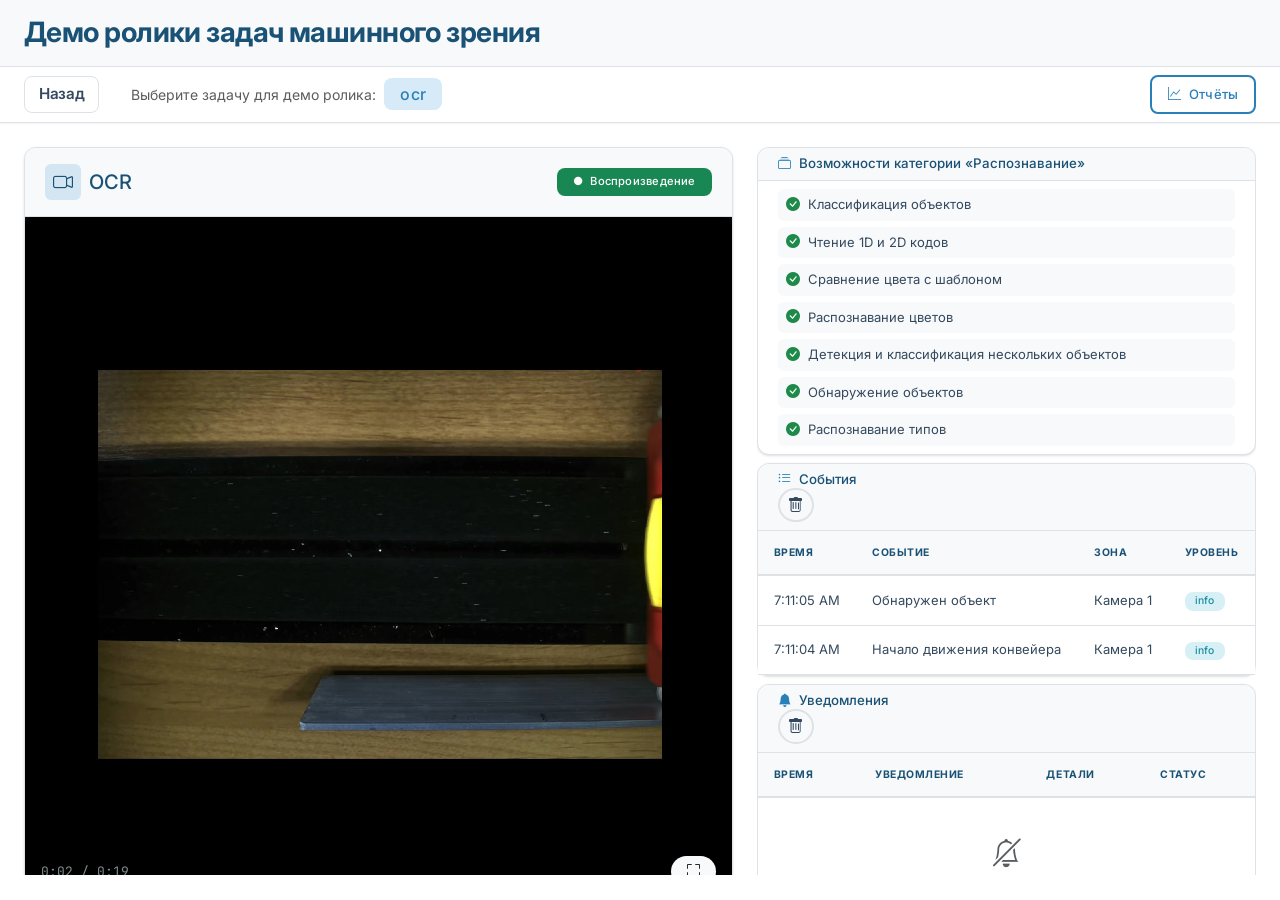
==== commit 1bb7f546: "OCR" ====
--- a/index.html
+++ b/index.html
@@ -205,7 +205,7 @@
                     <div class="mb-4">
                         <label class="form-label fw-medium">Сценарий мониторинга</label>
                         <select class="form-select" id="modal-scenario-select" style="padding: 0.75rem 1rem;">
-                            <option value="ocr" data-icon="bi-scanner">OCR — Распознавание текста</option>
+                            <option value="OCR" data-icon="bi-scanner">OCR — Распознавание текста</option>
                             <option value="diameter" data-icon="bi-rulers">Diameter — Измерение диаметра</option>
                             <option value="registered" data-icon="bi-123">Registered — Подсчёт объектов</option>
                         </select>
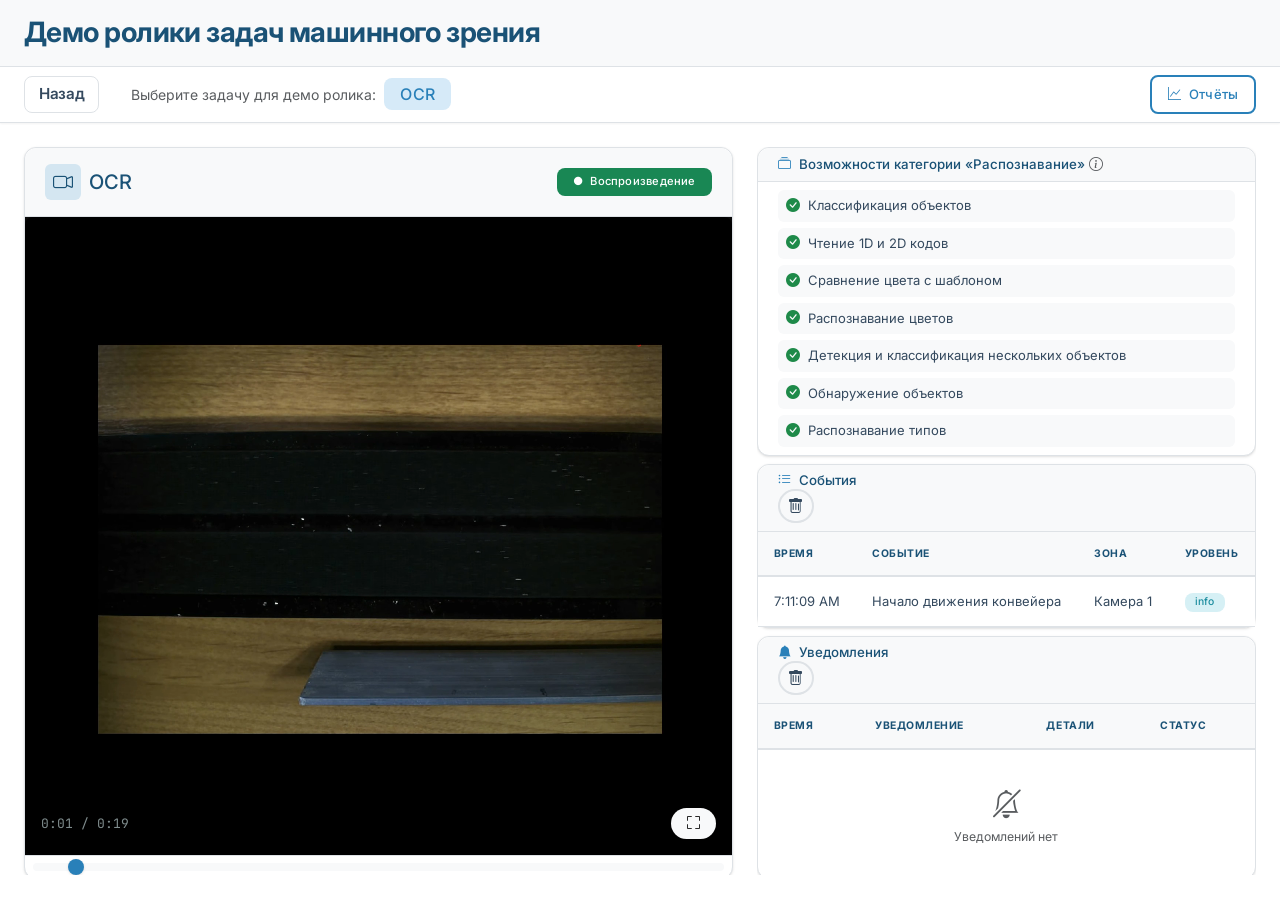
==== commit 7a25da00: "Fix scenario name case so category tooltips actually render loadScenario('OCR') looked up lowercase " ====
--- a/index.html
+++ b/index.html
@@ -205,7 +205,7 @@
                     <div class="mb-4">
                         <label class="form-label fw-medium">Сценарий мониторинга</label>
                         <select class="form-select" id="modal-scenario-select" style="padding: 0.75rem 1rem;">
-                            <option value="OCR" data-icon="bi-scanner">OCR — Распознавание текста</option>
+                            <option value="ocr" data-icon="bi-scanner">OCR — Распознавание текста</option>
                             <option value="diameter" data-icon="bi-rulers">Diameter — Измерение диаметра</option>
                             <option value="registered" data-icon="bi-123">Registered — Подсчёт объектов</option>
                         </select>
--- a/css/style.css
+++ b/css/style.css
@@ -643,6 +643,16 @@
     transform: none;
 }
 
+/* Items carrying a description hint (Bootstrap tooltip) hint about it */
+.category-tools-list li[data-bs-toggle="tooltip"] {
+    cursor: help;
+}
+
+#category-title i.bi-info-circle {
+    cursor: help;
+    font-size: 0.875rem;
+}
+
 /* Video time display */
 #video-time {
     font-variant-numeric: tabular-nums;
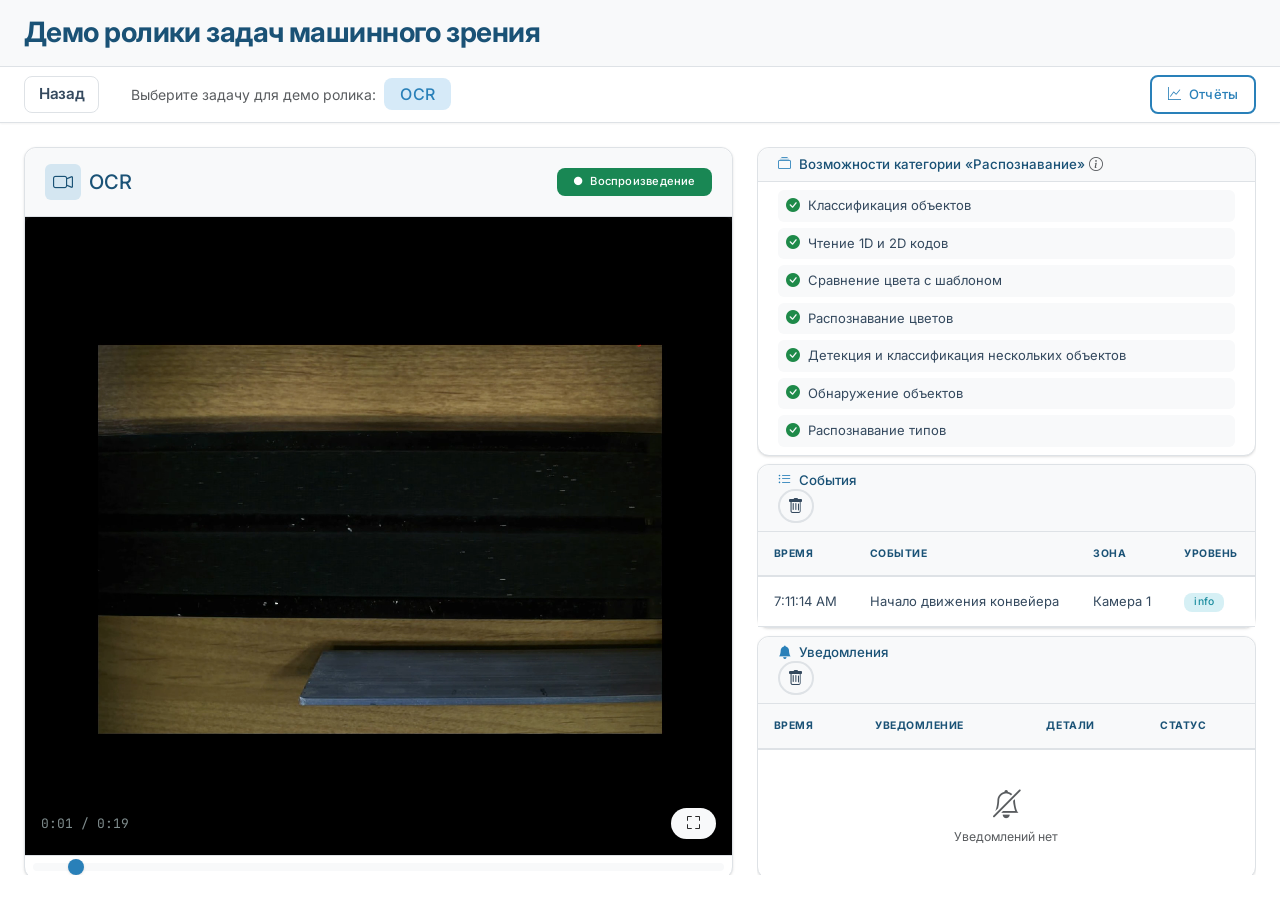
==== commit 42fd3f8c: "Make demo loop: tie event schedule to video time so messages repeat every cycle Wall-clock timing dr" ====
--- a/index.html
+++ b/index.html
@@ -97,7 +97,7 @@
                     </div>
                     <div class="video-area flex-shrink-0">
                         <div class="video-player-wrapper position-relative w-100" style="aspect-ratio: 16/9;">
-                            <video id="video-player" playsinline muted preload="metadata" style="width:100%; height:100%; object-fit:contain; display:block;"></video>
+                            <video id="video-player" playsinline muted loop preload="metadata" style="width:100%; height:100%; object-fit:contain; display:block;"></video>
                             <div id="video-placeholder" class="position-absolute top-0 start-0 w-100 h-100 d-flex flex-column align-items-center justify-content-center text-white" style="z-index:2; background: linear-gradient(135deg, var(--vdt-text) 0%, var(--vdt-text-secondary) 100%);">
                                 <div class="rounded-circle bg-white/10 p-4 mb-3 d-flex align-items-center justify-content-center" style="width: 80px; height: 80px;">
                                     <i class="bi bi-camera-video fs-1 text-white/70"></i>
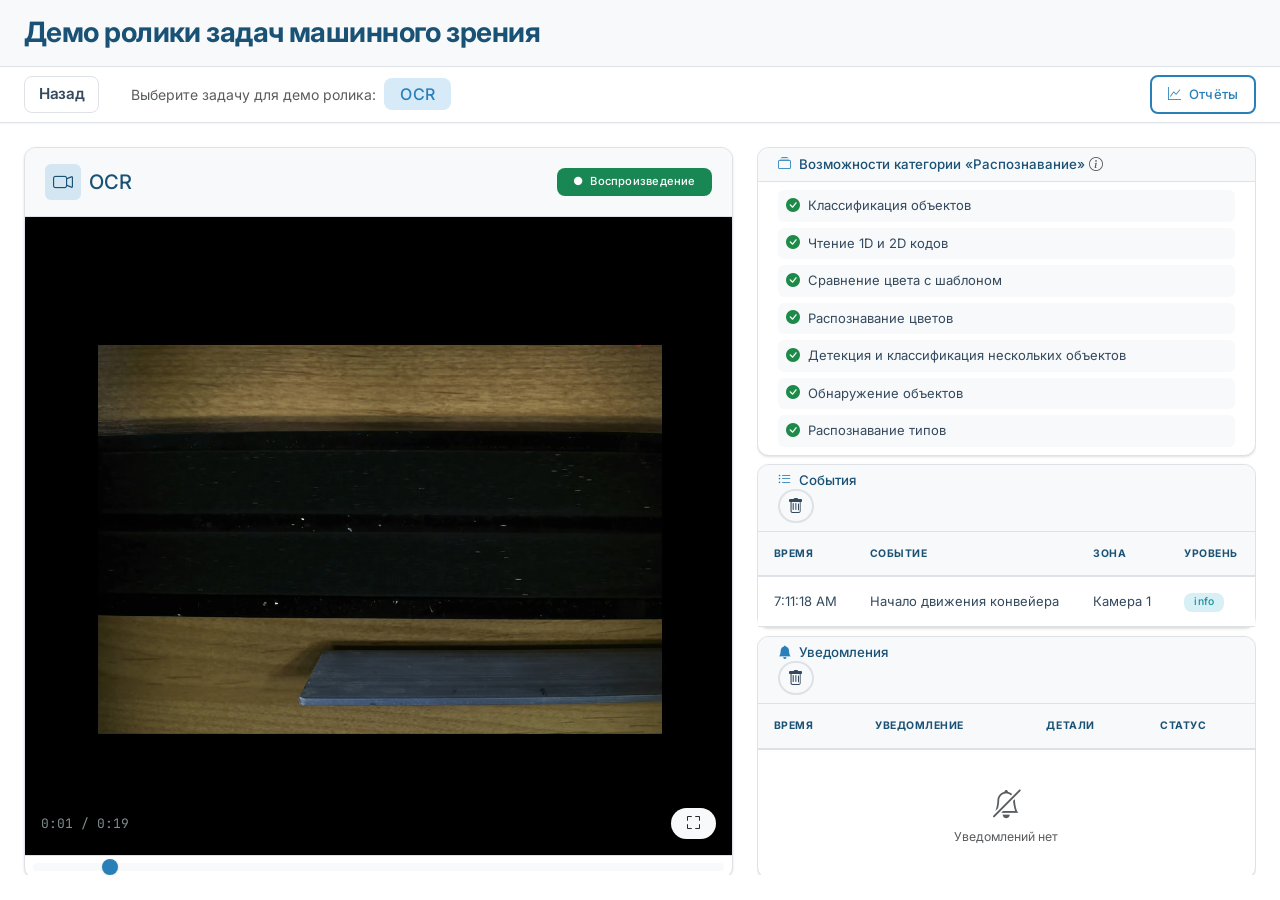
==== commit de0f3ca4: "Set favicon to img/favicon.ico, rename title to MV-DEMO" ====
--- a/index.html
+++ b/index.html
@@ -3,14 +3,14 @@
 <head>
     <meta charset="UTF-8">
     <meta name="viewport" content="width=device-width, initial-scale=1.0">
-    <title>Boiler Safety Monitor — Web Demo</title>
+    <title>MV-DEMO</title>
     <link href="lib/bootstrap/css/bootstrap.min.css" rel="stylesheet">
     <link href="lib/bootstrap-icons/bootstrap-icons.css" rel="stylesheet">
     <link href="css/style.css" rel="stylesheet">
     <link rel="preconnect" href="https://fonts.googleapis.com">
     <link rel="preconnect" href="https://fonts.gstatic.com" crossorigin>
     <link href="https://fonts.googleapis.com/css2?family=Inter:wght@400;500;600;700;800&family=JetBrains+Mono:wght@400;500&display=swap" rel="stylesheet">
-    <link rel="icon" href="data:image/svg+xml,<svg xmlns='http://www.w3.org/2000/svg' viewBox='0 0 100 100'><text y='.9em' font-size='90'>🛡️</text></svg>">
+    <link rel="icon" href="img/favicon.ico">
     <style>
         /* Layout fix: make main fill viewport minus navbar and page header */
         main {
